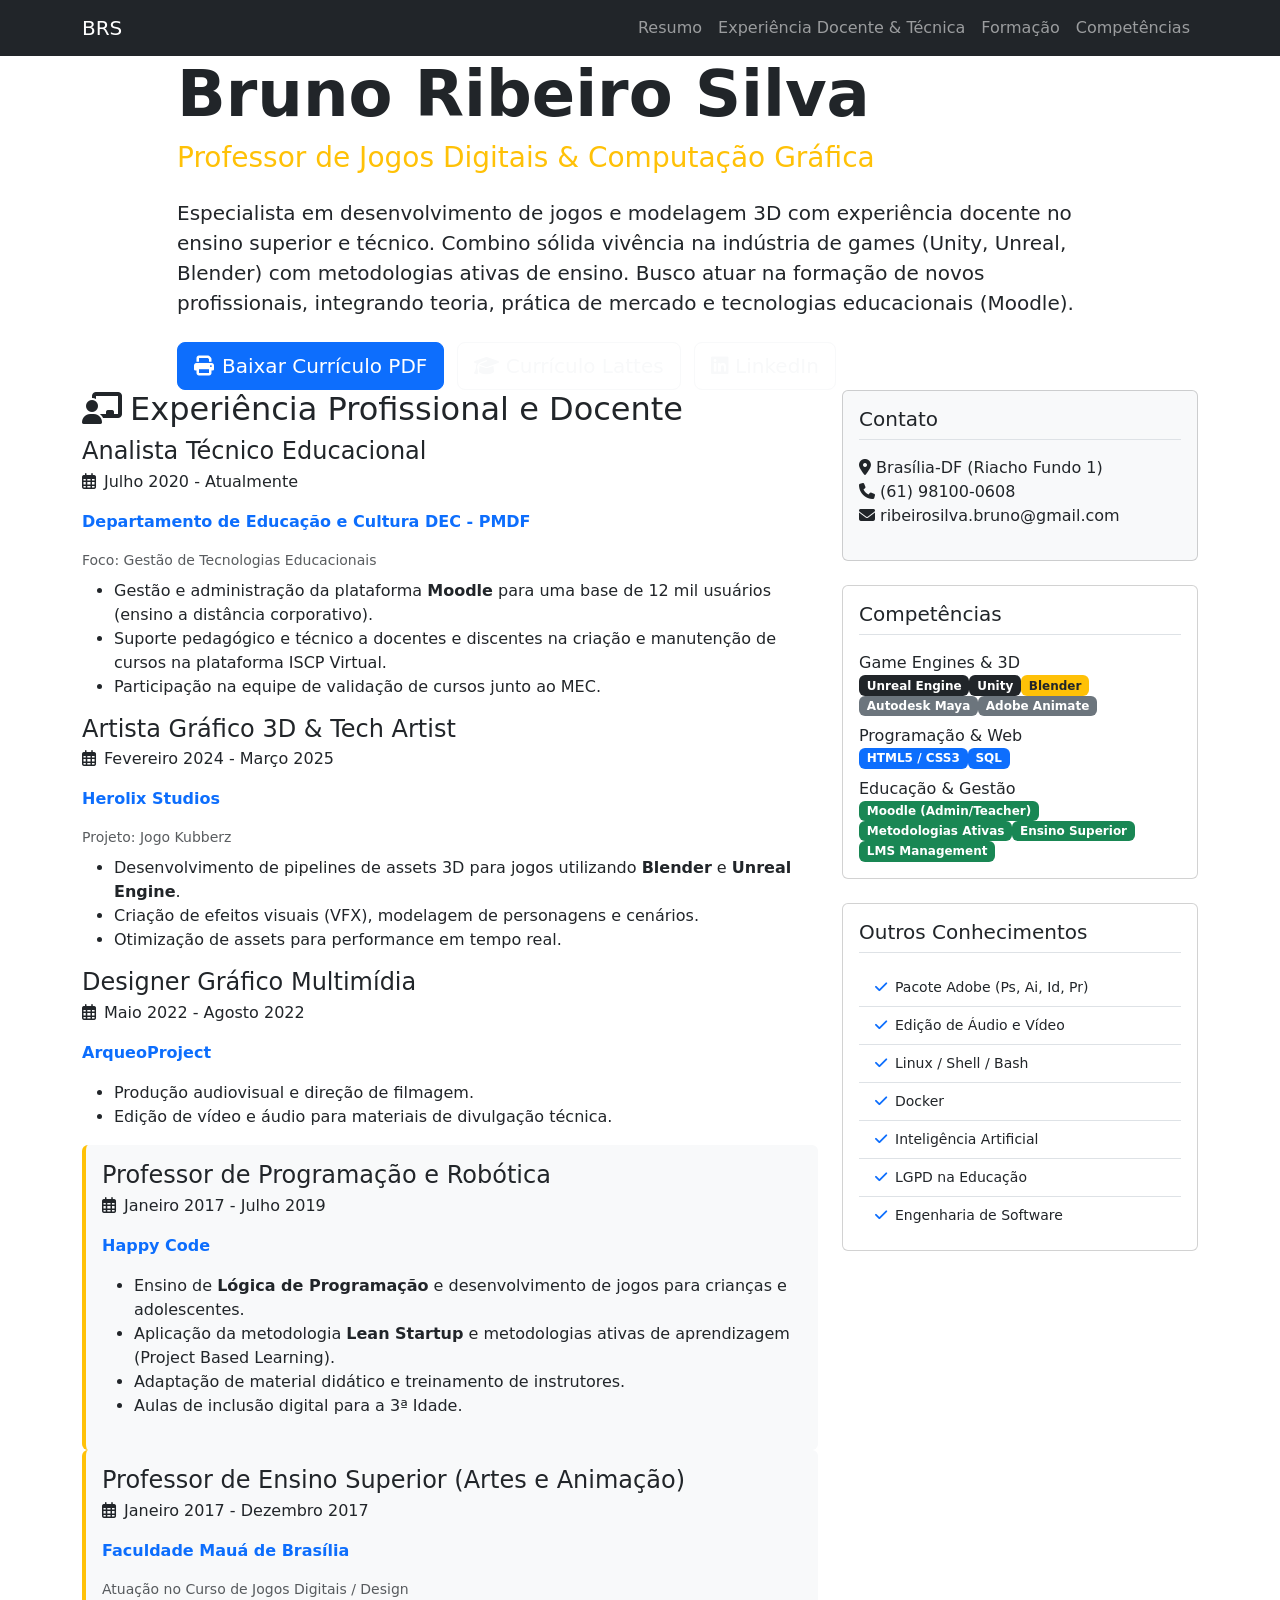
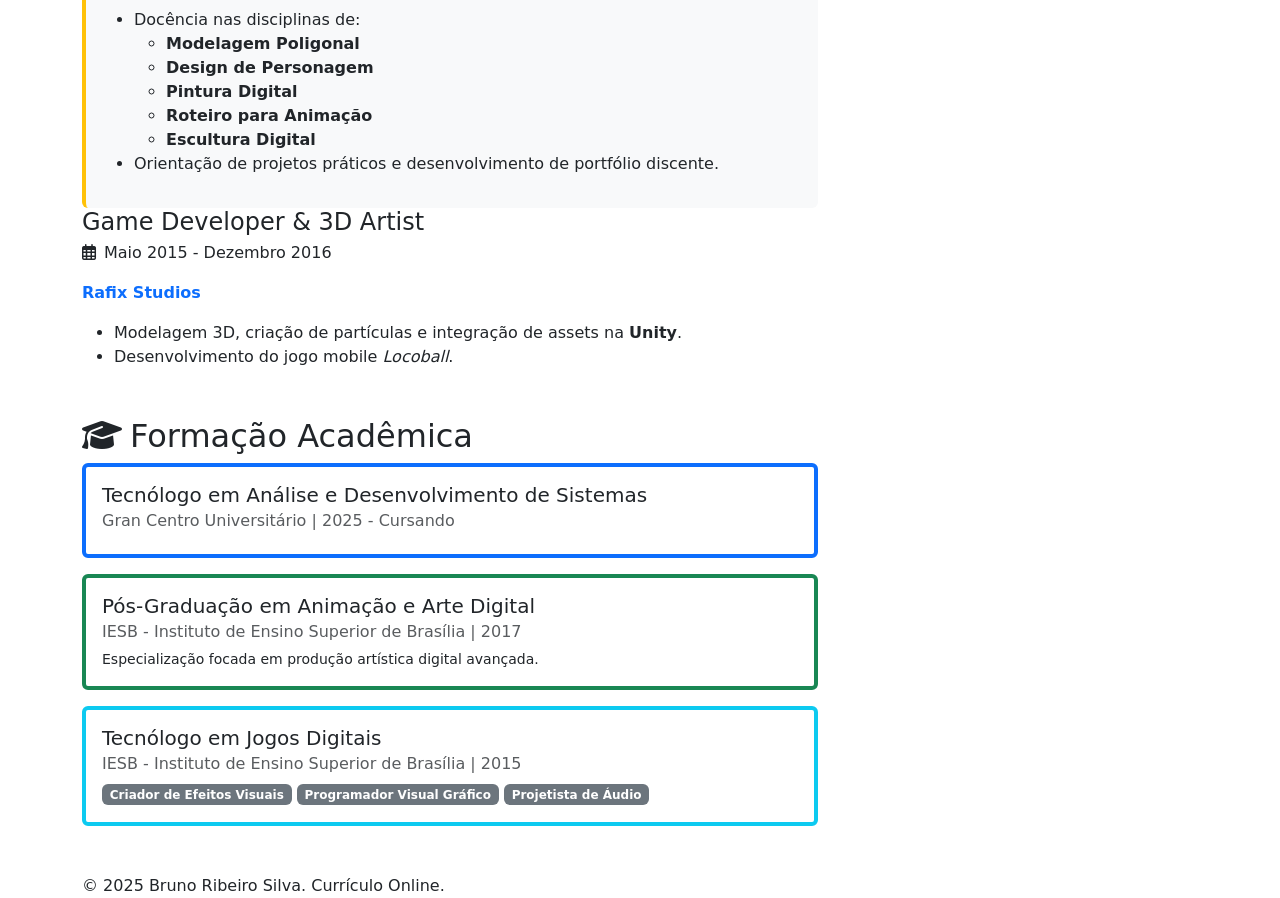
==== index.html @ 100b658f "Update index.html" ====
<!DOCTYPE html>
<html lang="pt-BR">
<head>
    <meta charset="UTF-8">
    <meta name="viewport" content="width=device-width, initial-scale=1.0">
    <title>Bruno Ribeiro Silva - Professor de Jogos Digitais</title>
    <!-- Bootstrap 5 CSS -->
    <link href="https://cdn.jsdelivr.net/npm/bootstrap@5.3.0/dist/css/bootstrap.min.css" rel="stylesheet">
    <!-- FontAwesome Icons -->
    <link rel="stylesheet" href="https://cdnjs.cloudflare.com/ajax/libs/font-awesome/6.4.0/css/all.min.css">
    <!-- Google Fonts -->
    <link href="https://fonts.googleapis.com/css2?family=Roboto:wght@300;400;700&display=swap" rel="stylesheet">
    
    <link rel="stylesheet" type="text/css" href="/curriculo-bruno/style.css">
</head>
<body>

    <!-- Navigation -->
    <nav class="navbar navbar-expand-lg navbar-dark bg-dark sticky-top">
        <div class="container">
            <a class="navbar-brand" href="#">BRS</a>
            <button class="navbar-toggler" type="button" data-bs-toggle="collapse" data-bs-target="#navbarNav">
                <span class="navbar-toggler-icon"></span>
            </button>
            <div class="collapse navbar-collapse" id="navbarNav">
                <ul class="navbar-nav ms-auto">
                    <li class="nav-item"><a class="nav-link" href="#resumo">Resumo</a></li>
                    <li class="nav-item"><a class="nav-link" href="#experiencia">Experiência Docente & Técnica</a></li>
                    <li class="nav-item"><a class="nav-link" href="#educacao">Formação</a></li>
                    <li class="nav-item"><a class="nav-link" href="#habilidades">Competências</a></li>
                </ul>
            </div>
        </div>
    </nav>

    <!-- Hero Section -->
    <header class="hero-section" id="resumo">
        <div class="container">
            <div class="row justify-content-center">
                <div class="col-lg-10">
                    <h1 class="display-3 fw-bold">Bruno Ribeiro Silva</h1>
                    <h2 class="h3 mb-4 text-warning">Professor de Jogos Digitais & Computação Gráfica</h2>
                    <p class="lead mb-4">
                        Especialista em desenvolvimento de jogos e modelagem 3D com experiência docente no ensino superior e técnico. 
                        Combino sólida vivência na indústria de games (Unity, Unreal, Blender) com metodologias ativas de ensino. 
                        Busco atuar na formação de novos profissionais, integrando teoria, prática de mercado e tecnologias educacionais (Moodle).
                    </p>
                    <div class="mt-4">
                        <a href="curriculo.pdf" download class="btn btn-primary btn-lg btn-print me-2">
                            <i class="fas fa-print me-2"></i>Baixar Currículo PDF
                        </a>
                        <a href="http://lattes.cnpq.br/17352267" target="_blank" class="btn btn-outline-light btn-lg me-2">
                            <i class="fas fa-graduation-cap"></i> Currículo Lattes
                        </a>
                        <a href="https://www.linkedin.com/in/bruno-ribeiro-silva-a996828b/" target="_blank" class="btn btn-outline-light btn-lg">
                            <i class="fab fa-linkedin"></i> LinkedIn
                        </a>
                    </div>
                </div>
            </div>
        </div>
    </header>

    <div class="container">
        <div class="row">
            
            <!-- Left Column (Main Content) -->
            <div class="col-lg-8">
                
                <!-- Experience Section -->
                <section id="experiencia" class="mb-5">
                    <h2 class="section-title"><i class="fas fa-chalkboard-teacher me-2"></i>Experiência Profissional e Docente</h2>
                    
                    <div class="timeline">
                        <!-- Job 1 (Current - Technical/Educational) -->
                        <div class="timeline-item">
                            <h4 class="mb-1">Analista Técnico Educacional</h4>
                            <p class="job-date"><i class="far fa-calendar-alt me-2"></i>Julho 2020 - Atualmente</p>
                            <p class="fw-bold text-primary">Departamento de Educação e Cultura DEC - PMDF</p>
                            <p class="small text-muted mb-2">Foco: Gestão de Tecnologias Educacionais</p>
                            <ul>
                                <li>Gestão e administração da plataforma <strong>Moodle</strong> para uma base de 12 mil usuários (ensino a distância corporativo).</li>
                                <li>Suporte pedagógico e técnico a docentes e discentes na criação e manutenção de cursos na plataforma ISCP Virtual.</li>
                                <li>Participação na equipe de validação de cursos junto ao MEC.</li>
                            </ul>
                        </div>

                         <!-- Job 2 (Industry - Recent) -->
                         <div class="timeline-item">
                            <h4 class="mb-1">Artista Gráfico 3D & Tech Artist</h4>
                            <p class="job-date"><i class="far fa-calendar-alt me-2"></i>Fevereiro 2024 - Março 2025</p>
                            <p class="fw-bold text-primary">Herolix Studios</p>
                            <p class="small text-muted mb-2">Projeto: Jogo Kubberz</p>
                            <ul>
                                <li>Desenvolvimento de pipelines de assets 3D para jogos utilizando <strong>Blender</strong> e <strong>Unreal Engine</strong>.</li>
                                <li>Criação de efeitos visuais (VFX), modelagem de personagens e cenários.</li>
                                <li>Otimização de assets para performance em tempo real.</li>
                            </ul>
                        </div>

                        <!-- Job 3 (Industry) -->
                        <div class="timeline-item">
                            <h4 class="mb-1">Designer Gráfico Multimídia</h4>
                            <p class="job-date"><i class="far fa-calendar-alt me-2"></i>Maio 2022 - Agosto 2022</p>
                            <p class="fw-bold text-primary">ArqueoProject</p>
                            <ul>
                                <li>Produção audiovisual e direção de filmagem.</li>
                                <li>Edição de vídeo e áudio para materiais de divulgação técnica.</li>
                            </ul>
                        </div>

                        <!-- Job 4 (Teaching - Highlight) -->
                        <div class="timeline-item bg-light p-3 rounded border-start border-4 border-warning">
                            <h4 class="mb-1 text-dark">Professor de Programação e Robótica</h4>
                            <p class="job-date"><i class="far fa-calendar-alt me-2"></i>Janeiro 2017 - Julho 2019</p>
                            <p class="fw-bold text-primary">Happy Code</p>
                            <ul>
                                <li>Ensino de <strong>Lógica de Programação</strong> e desenvolvimento de jogos para crianças e adolescentes.</li>
                                <li>Aplicação da metodologia <strong>Lean Startup</strong> e metodologias ativas de aprendizagem (Project Based Learning).</li>
                                <li>Adaptação de material didático e treinamento de instrutores.</li>
                                <li>Aulas de inclusão digital para a 3ª Idade.</li>
                            </ul>
                        </div>

                        <!-- Job 5 (Higher Ed Teaching - Highlight) -->
                        <div class="timeline-item bg-light p-3 rounded border-start border-4 border-warning">
                            <h4 class="mb-1 text-dark">Professor de Ensino Superior (Artes e Animação)</h4>
                            <p class="job-date"><i class="far fa-calendar-alt me-2"></i>Janeiro 2017 - Dezembro 2017</p>
                            <p class="fw-bold text-primary">Faculdade Mauá de Brasília</p>
                            <p class="small text-muted mb-2">Atuação no Curso de Jogos Digitais / Design</p>
                            <ul>
                                <li>Docência nas disciplinas de:
                                    <ul>
                                        <li><strong>Modelagem Poligonal</strong></li>
                                        <li><strong>Design de Personagem</strong></li>
                                        <li><strong>Pintura Digital</strong></li>
                                        <li><strong>Roteiro para Animação</strong></li>
                                        <li><strong>Escultura Digital</strong></li>
                                    </ul>
                                </li>
                                <li>Orientação de projetos práticos e desenvolvimento de portfólio discente.</li>
                            </ul>
                        </div>

                         <!-- Job 6 (Industry) -->
                         <div class="timeline-item">
                            <h4 class="mb-1">Game Developer & 3D Artist</h4>
                            <p class="job-date"><i class="far fa-calendar-alt me-2"></i>Maio 2015 - Dezembro 2016</p>
                            <p class="fw-bold text-primary">Rafix Studios</p>
                            <ul>
                                <li>Modelagem 3D, criação de partículas e integração de assets na <strong>Unity</strong>.</li>
                                <li>Desenvolvimento do jogo mobile <em>Locoball</em>.</li>
                            </ul>
                        </div>
                    </div>
                </section>

                <!-- Education Section -->
                <section id="educacao" class="mb-5">
                    <h2 class="section-title"><i class="fas fa-graduation-cap me-2"></i>Formação Acadêmica</h2>
                    
                    <div class="card mb-3 border-start border-primary border-4">
                        <div class="card-body">
                            <h5 class="card-title">Tecnólogo em Análise e Desenvolvimento de Sistemas</h5>
                            <h6 class="card-subtitle mb-2 text-muted">Gran Centro Universitário | 2025 - Cursando</h6>
                        </div>
                    </div>

                    <div class="card mb-3 border-start border-success border-4">
                        <div class="card-body">
                            <h5 class="card-title">Pós-Graduação em Animação e Arte Digital</h5>
                            <h6 class="card-subtitle mb-2 text-muted">IESB - Instituto de Ensino Superior de Brasília | 2017</h6>
                            <p class="card-text small">Especialização focada em produção artística digital avançada.</p>
                        </div>
                    </div>

                    <div class="card mb-3 border-start border-info border-4">
                        <div class="card-body">
                            <h5 class="card-title">Tecnólogo em Jogos Digitais</h5>
                            <h6 class="card-subtitle mb-2 text-muted">IESB - Instituto de Ensino Superior de Brasília | 2015</h6>
                            <div class="mt-2">
                                <span class="badge bg-secondary">Criador de Efeitos Visuais</span>
                                <span class="badge bg-secondary">Programador Visual Gráfico</span>
                                <span class="badge bg-secondary">Projetista de Áudio</span>
                            </div>
                        </div>
                    </div>
                </section>
            </div>

            <!-- Right Column (Sidebar) -->
            <div class="col-lg-4">
                
                <!-- Contact -->
                <div id="contato" class="card mb-4 bg-light">
                    <div class="card-body">
                        <h5 class="card-title mb-3 border-bottom pb-2">Contato</h5>
                        <ul class="list-unstyled contact-list">
                            <li><i class="fas fa-map-marker-alt"></i> Brasília-DF (Riacho Fundo 1)</li>
                            <li><i class="fas fa-phone"></i> (61) 98100-0608</li>
                            <li><i class="fas fa-envelope"></i> <a href="mailto:ribeirosilva.bruno@gmail.com" class="text-decoration-none text-dark">ribeirosilva.bruno@gmail.com</a></li>
                        </ul>
                    </div>
                </div>

                <!-- Skills Organized by Category for Teaching Role -->
                <div id="habilidades" class="card mb-4">
                    <div class="card-body">
                        <h5 class="card-title mb-3 border-bottom pb-2">Competências</h5>
                        
                        <span class="skill-category">Game Engines & 3D</span>
                        <div class="d-flex flex-wrap mb-2">
                            <span class="badge bg-dark badge-skill">Unreal Engine</span>
                            <span class="badge bg-dark badge-skill">Unity</span>
                            <span class="badge bg-warning text-dark badge-skill">Blender</span>
                            <span class="badge bg-secondary badge-skill">Autodesk Maya</span>
                            <span class="badge bg-secondary badge-skill">Adobe Animate</span>
                        </div>

                        <span class="skill-category">Programação & Web</span>
                        <div class="d-flex flex-wrap mb-2">
                            <span class="badge bg-primary badge-skill">HTML5 / CSS3</span>
                            <span class="badge bg-primary badge-skill">SQL</span>
                        </div>

                        <span class="skill-category">Educação & Gestão</span>
                        <div class="d-flex flex-wrap">
                            <span class="badge bg-success badge-skill">Moodle (Admin/Teacher)</span>
                            <span class="badge bg-success badge-skill">Metodologias Ativas</span>
                            <span class="badge bg-success badge-skill">Ensino Superior</span>
                            <span class="badge bg-success badge-skill">LMS Management</span>
                        </div>
                    </div>
                </div>

                <!-- Knowledge / Tools -->
                <div class="card mb-4">
                    <div class="card-body">
                        <h5 class="card-title mb-3 border-bottom pb-2">Outros Conhecimentos</h5>
                        <ul class="list-group list-group-flush small">
                            <li class="list-group-item"><i class="fas fa-check text-primary me-2"></i>Pacote Adobe (Ps, Ai, Id, Pr)</li>
                            <li class="list-group-item"><i class="fas fa-check text-primary me-2"></i>Edição de Áudio e Vídeo</li>
                            <li class="list-group-item"><i class="fas fa-check text-primary me-2"></i>Linux / Shell / Bash</li>
                            <li class="list-group-item"><i class="fas fa-check text-primary me-2"></i>Docker</li>
							<li class="list-group-item"><i class="fas fa-check text-primary me-2"></i>Inteligência Artificial</li>
                            <li class="list-group-item"><i class="fas fa-check text-primary me-2"></i>LGPD na Educação</li>
                            <li class="list-group-item"><i class="fas fa-check text-primary me-2"></i>Engenharia de Software</li>
                        </ul>
                    </div>
                </div>

            </div>
        </div>
    </div>

    <footer>
        <div class="container">
            <p class="mb-0">&copy; 2025 Bruno Ribeiro Silva. Currículo Online.</p>
        </div>
    </footer>

    <!-- Bootstrap JS Bundle -->
    <script src="https://cdn.jsdelivr.net/npm/bootstrap@5.3.0/dist/js/bootstrap.bundle.min.js"></script>
    
    <!-- Custom Script -->
	<script src="/curriculo-bruno/code.js"></script>
</body>
</html>
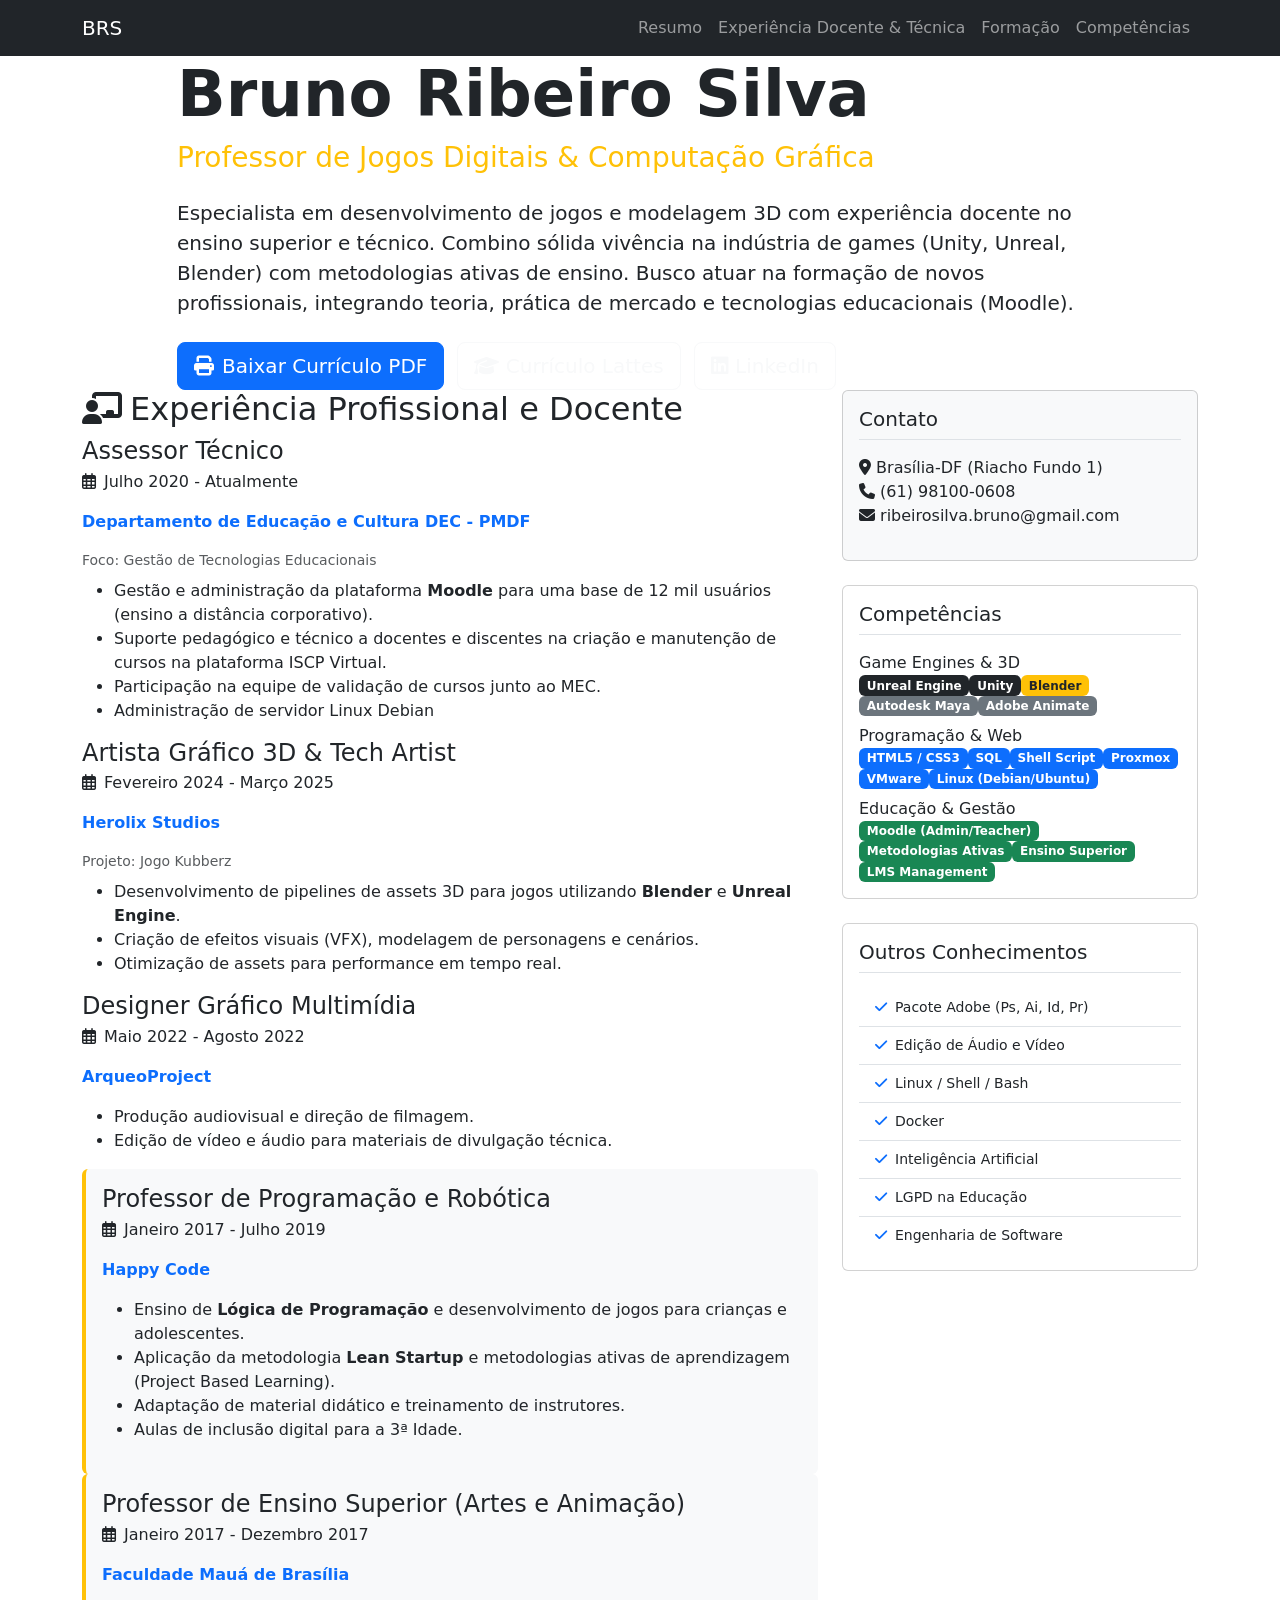
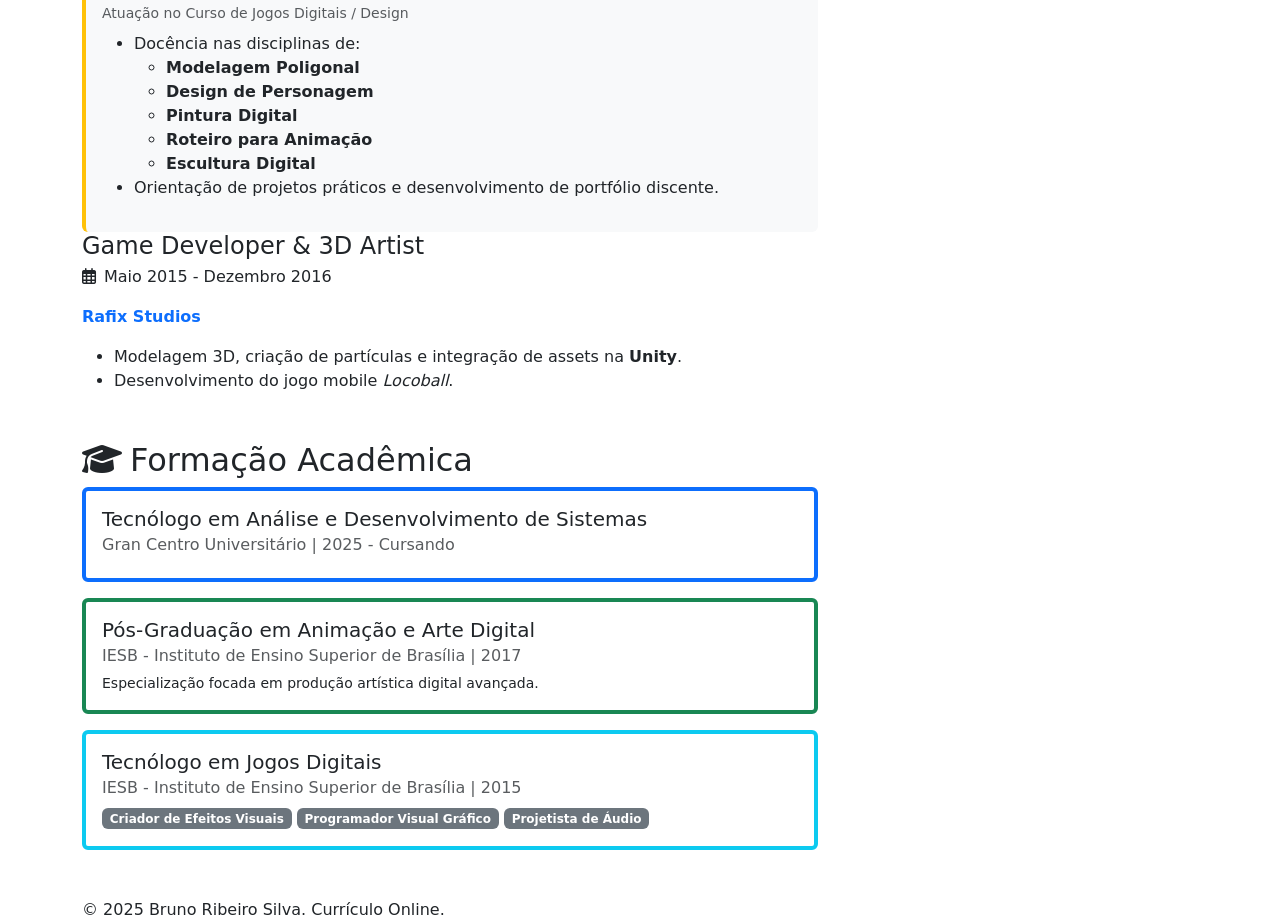
==== commit 2cdaa28d: "Update index.html" ====
--- a/index.html
+++ b/index.html
@@ -11,7 +11,7 @@
     <!-- Google Fonts -->
     <link href="https://fonts.googleapis.com/css2?family=Roboto:wght@300;400;700&display=swap" rel="stylesheet">
     
-    <link rel="stylesheet" type="text/css" href="/curriculo-bruno/style.css">
+    <link rel="stylesheet" type="text/css" href="https://brunoribeirosilva.com.br/style.css">
 </head>
 <body>
 
@@ -46,10 +46,10 @@
                         Busco atuar na formação de novos profissionais, integrando teoria, prática de mercado e tecnologias educacionais (Moodle).
                     </p>
                     <div class="mt-4">
-                        <a href="curriculo.pdf" download class="btn btn-primary btn-lg btn-print me-2">
+                        <button onclick="window.print()" class="btn btn-primary btn-lg btn-print me-2">
                             <i class="fas fa-print me-2"></i>Baixar Currículo PDF
-                        </a>
-                        <a href="http://lattes.cnpq.br/17352267" target="_blank" class="btn btn-outline-light btn-lg me-2">
+                        </button>
+                        <a href="http://lattes.cnpq.br/1735226777615513" target="_blank" class="btn btn-outline-light btn-lg me-2">
                             <i class="fas fa-graduation-cap"></i> Currículo Lattes
                         </a>
                         <a href="https://www.linkedin.com/in/bruno-ribeiro-silva-a996828b/" target="_blank" class="btn btn-outline-light btn-lg">
@@ -74,7 +74,7 @@
                     <div class="timeline">
                         <!-- Job 1 (Current - Technical/Educational) -->
                         <div class="timeline-item">
-                            <h4 class="mb-1">Analista Técnico Educacional</h4>
+                            <h4 class="mb-1">Assessor Técnico</h4>
                             <p class="job-date"><i class="far fa-calendar-alt me-2"></i>Julho 2020 - Atualmente</p>
                             <p class="fw-bold text-primary">Departamento de Educação e Cultura DEC - PMDF</p>
                             <p class="small text-muted mb-2">Foco: Gestão de Tecnologias Educacionais</p>
@@ -82,6 +82,7 @@
                                 <li>Gestão e administração da plataforma <strong>Moodle</strong> para uma base de 12 mil usuários (ensino a distância corporativo).</li>
                                 <li>Suporte pedagógico e técnico a docentes e discentes na criação e manutenção de cursos na plataforma ISCP Virtual.</li>
                                 <li>Participação na equipe de validação de cursos junto ao MEC.</li>
+								<li>Administração de servidor Linux Debian</li>
                             </ul>
                         </div>
 
@@ -221,6 +222,10 @@
                         <div class="d-flex flex-wrap mb-2">
                             <span class="badge bg-primary badge-skill">HTML5 / CSS3</span>
                             <span class="badge bg-primary badge-skill">SQL</span>
+							<span class="badge bg-primary badge-skill">Shell Script</span>
+							<span class="badge bg-primary badge-skill">Proxmox</span>
+							<span class="badge bg-primary badge-skill">VMware</span>
+							<span class="badge bg-primary badge-skill">Linux (Debian/Ubuntu)</span>
                         </div>
 
                         <span class="skill-category">Educação & Gestão</span>
@@ -263,6 +268,6 @@
     <script src="https://cdn.jsdelivr.net/npm/bootstrap@5.3.0/dist/js/bootstrap.bundle.min.js"></script>
     
     <!-- Custom Script -->
-	<script src="/curriculo-bruno/code.js"></script>
+	<script src="https://brunoribeirosilva.com.br/code.js"></script>
 </body>
 </html>
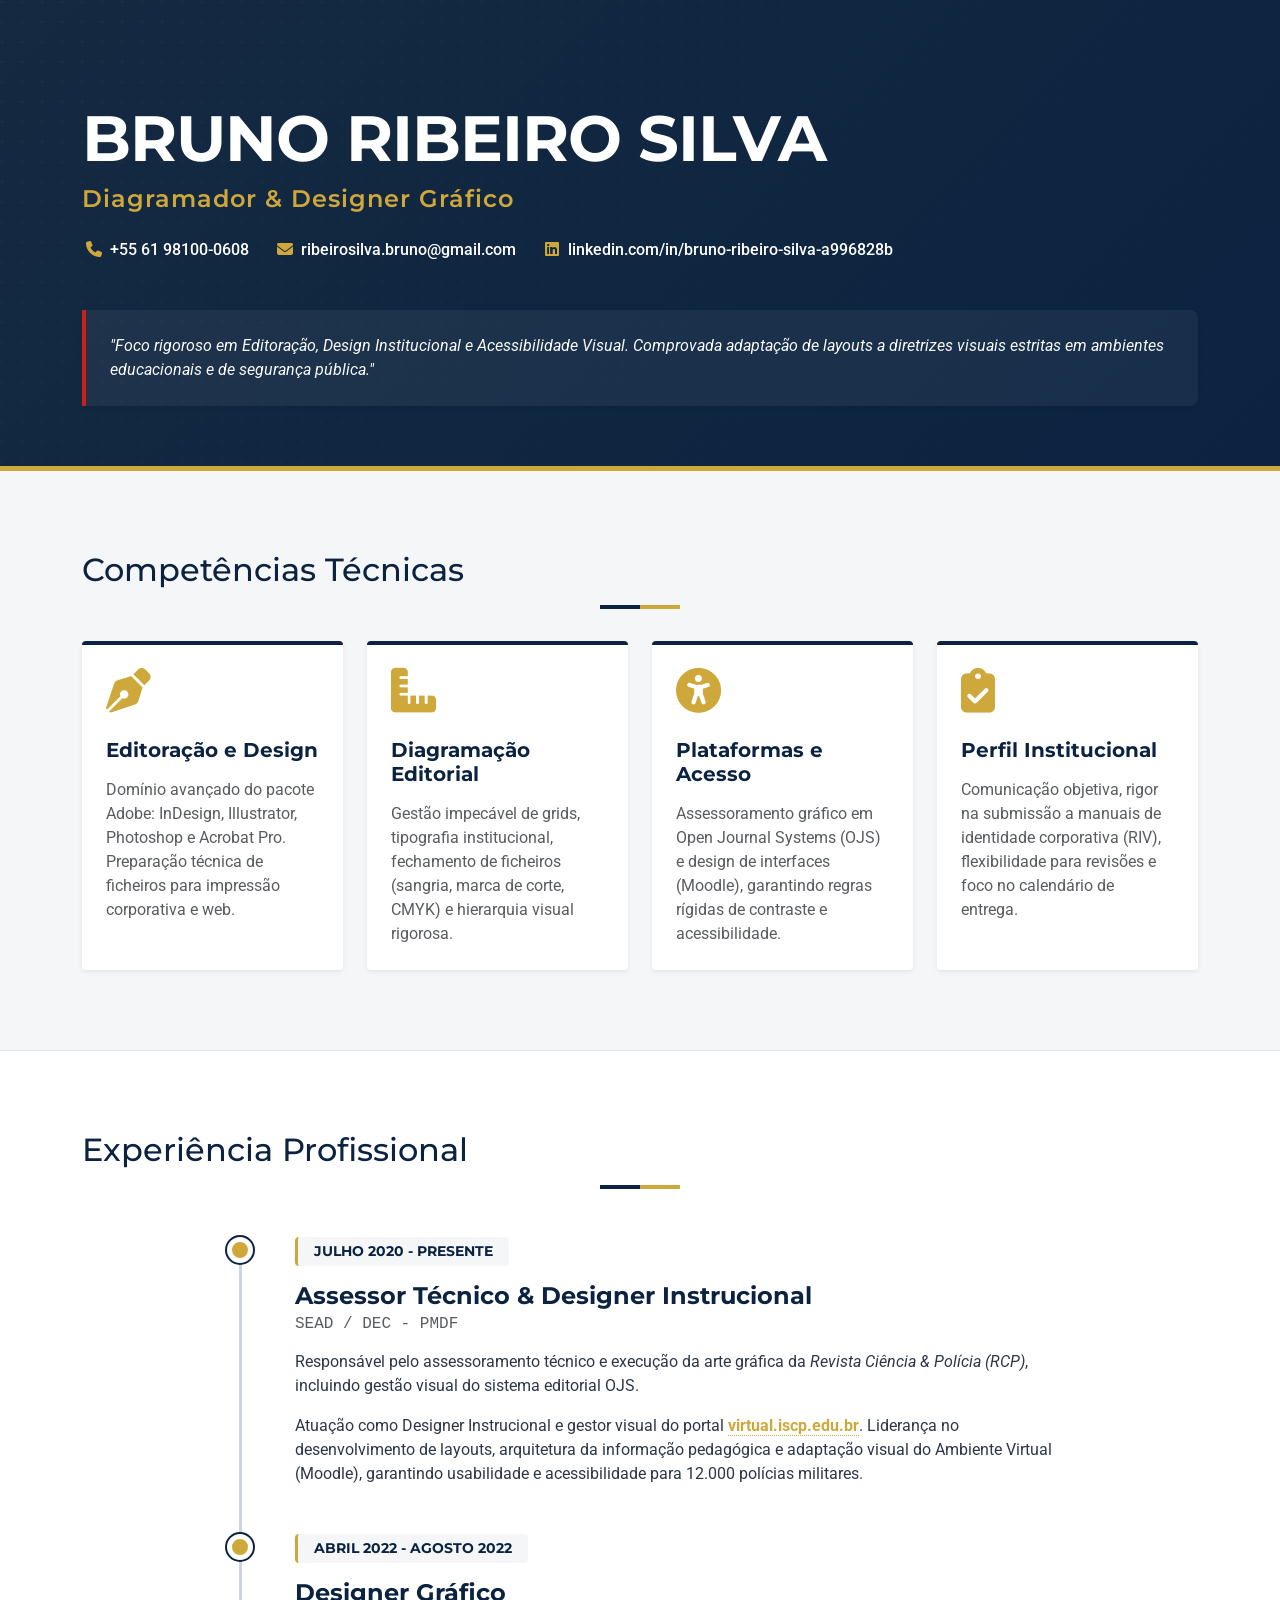
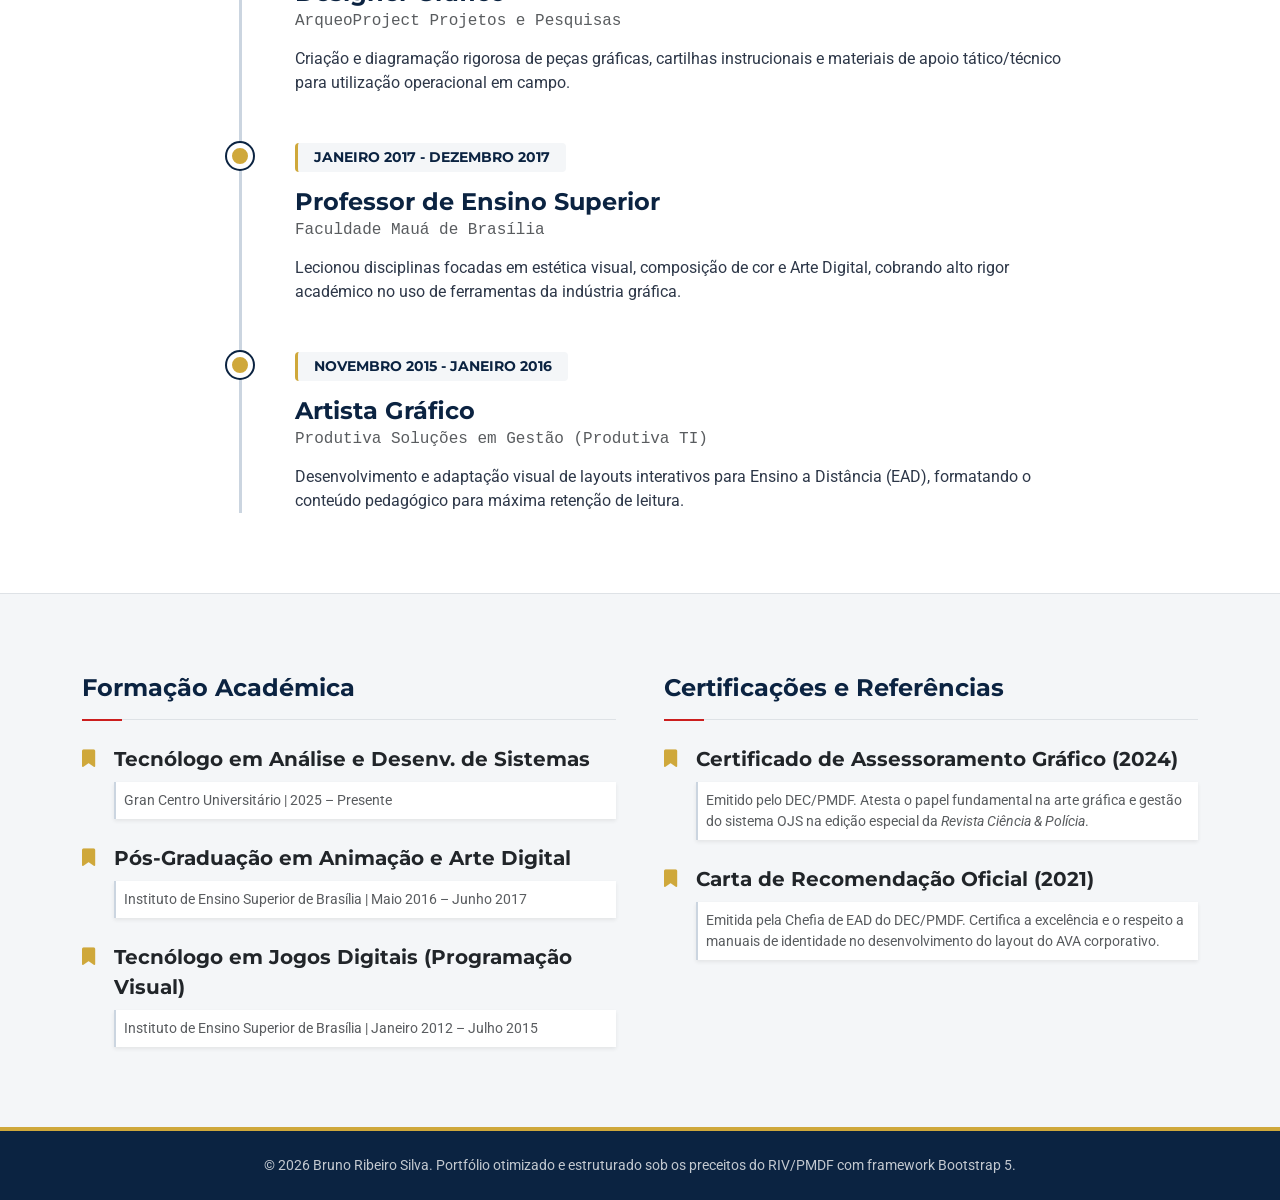
==== commit bfbc7cf1: "Rename index2.html to index.html" ====
--- a/index.html
+++ b/index.html
@@ -1,273 +1,382 @@
 <!DOCTYPE html>
-<html lang="pt-BR">
+<html lang="pt-PT">
 <head>
     <meta charset="UTF-8">
     <meta name="viewport" content="width=device-width, initial-scale=1.0">
-    <title>Bruno Ribeiro Silva - Professor de Jogos Digitais</title>
+    <title>Bruno Ribeiro Silva - Diagramador & Designer Gráfico</title>
+    
     <!-- Bootstrap 5 CSS -->
-    <link href="https://cdn.jsdelivr.net/npm/bootstrap@5.3.0/dist/css/bootstrap.min.css" rel="stylesheet">
-    <!-- FontAwesome Icons -->
-    <link rel="stylesheet" href="https://cdnjs.cloudflare.com/ajax/libs/font-awesome/6.4.0/css/all.min.css">
-    <!-- Google Fonts -->
-    <link href="https://fonts.googleapis.com/css2?family=Roboto:wght@300;400;700&display=swap" rel="stylesheet">
+    <link href="https://cdn.jsdelivr.net/npm/bootstrap@5.3.2/dist/css/bootstrap.min.css" rel="stylesheet">
     
-    <link rel="stylesheet" type="text/css" href="https://brunoribeirosilva.com.br/style.css">
+    <!-- Google Fonts: Tipografia Institucional e Editorial -->
+    <link rel="preconnect" href="https://fonts.googleapis.com">
+    <link rel="preconnect" href="https://fonts.gstatic.com" crossorigin>
+    <link href="https://fonts.googleapis.com/css2?family=Montserrat:wght@400;600;800&family=Roboto:wght@400;500;700&display=swap" rel="stylesheet">
+    
+    <!-- FontAwesome para Ícones -->
+    <link rel="stylesheet" href="https://cdnjs.cloudflare.com/ajax/libs/font-awesome/6.5.1/css/all.min.css">
+    
+    <style>
+        /* Variáveis RIV PMDF (Regulamento de Identidade Visual) */
+        :root {
+            --pmdf-blue: #0b2341;     /* Azul Noturno - Autoridade */
+            --pmdf-gold: #cfa83b;     /* Amarelo Ouro - Prestígio/Destaque */
+            --pmdf-red: #cc1e1e;      /* Vermelho Tomato - Acentos */
+            --text-main: #2d3748;
+            --text-muted: #4a5568;
+            --bg-light: #f4f6f8;
+        }
+
+        body {
+            background-color: var(--bg-light);
+            color: var(--text-main);
+            font-family: 'Roboto', sans-serif;
+            -webkit-font-smoothing: antialiased;
+        }
+
+        /* Sobrescrita de Tipografia Bootstrap */
+        h1, h2, h3, h4, h5, h6, .font-montserrat {
+            font-family: 'Montserrat', sans-serif;
+            color: var(--pmdf-blue);
+        }
+
+        /* --- HERO SECTION --- */
+        .hero-section {
+            background-color: var(--pmdf-blue);
+            border-bottom: 5px solid var(--pmdf-gold);
+            position: relative;
+            overflow: hidden;
+            padding: 100px 0 60px;
+        }
+
+        .hero-section::before {
+            content: '';
+            position: absolute;
+            top: 0; right: 0; bottom: 0; left: 0;
+            background: linear-gradient(135deg, rgba(207, 168, 59, 0.05) 0%, rgba(11, 35, 65, 0.95) 100%),
+                        url('data:image/svg+xml;utf8,<svg width="20" height="20" viewBox="0 0 20 20" xmlns="http://www.w3.org/2000/svg"><circle cx="2" cy="2" r="1" fill="rgba(255,255,255,0.05)"/></svg>');
+            z-index: 1;
+        }
+
+        .hero-content {
+            position: relative;
+            z-index: 2;
+        }
+
+        .hero-title {
+            font-size: clamp(2.5rem, 5vw, 4rem);
+            letter-spacing: -1px;
+        }
+
+        .hero-subtitle {
+            color: var(--pmdf-gold);
+            letter-spacing: 1px;
+        }
+
+        .hero-pitch {
+            background: rgba(255, 255, 255, 0.05);
+            border-left: 4px solid var(--pmdf-red);
+            font-style: italic;
+            border-radius: 0 8px 8px 0;
+        }
+
+        .contact-icon {
+            color: var(--pmdf-gold);
+            width: 24px;
+            text-align: center;
+        }
+
+        /* --- UTILITÁRIOS CUSTOMIZADOS --- */
+        .section-padding {
+            padding: 80px 0;
+        }
+
+        .title-line::after {
+            content: '';
+            display: block;
+            width: 80px;
+            height: 4px;
+            background: linear-gradient(to right, var(--pmdf-blue) 50%, var(--pmdf-gold) 50%);
+            margin: 16px auto 0;
+        }
+
+        /* --- CARDS DE COMPETÊNCIAS --- */
+        .skill-card {
+            border-top: 4px solid var(--pmdf-blue);
+            transition: all 0.3s ease;
+        }
+
+        .skill-card:hover {
+            transform: translateY(-5px);
+            border-top-color: var(--pmdf-gold);
+            box-shadow: 0 15px 30px -5px rgba(0, 0, 0, 0.12) !important;
+        }
+
+        .skill-icon {
+            font-size: 2.8rem;
+            color: var(--pmdf-gold);
+            transition: color 0.3s ease;
+        }
+
+        .skill-card:hover .skill-icon {
+            color: var(--pmdf-red);
+        }
+
+        /* --- TIMELINE CUSTOMIZADA --- */
+        .timeline-container {
+            position: relative;
+            max-width: 850px;
+            margin: 0 auto;
+        }
+
+        .timeline-container::before {
+            content: '';
+            position: absolute;
+            top: 0; bottom: 0; left: 24px;
+            width: 3px;
+            background-color: #cbd5e0;
+        }
+
+        .timeline-item {
+            position: relative;
+            padding-left: 80px;
+        }
+
+        .timeline-dot {
+            position: absolute;
+            left: 12px;
+            top: 0;
+            width: 26px;
+            height: 26px;
+            border-radius: 50%;
+            background-color: var(--pmdf-gold);
+            border: 5px solid #ffffff;
+            box-shadow: 0 0 0 2px var(--pmdf-blue);
+            transition: transform 0.3s ease;
+        }
+
+        .timeline-item:hover .timeline-dot {
+            transform: scale(1.2);
+            background-color: var(--pmdf-red);
+        }
+
+        .timeline-date {
+            color: var(--pmdf-blue);
+            background: var(--bg-light);
+            border-left: 3px solid var(--pmdf-gold);
+        }
+
+        /* --- LISTAS DE FORMAÇÃO --- */
+        .list-block h3::after {
+            content: '';
+            position: absolute;
+            left: 0;
+            bottom: -2px;
+            width: 40px;
+            height: 2px;
+            background-color: var(--pmdf-red);
+        }
+
+        .custom-list-item {
+            position: relative;
+            padding-left: 32px;
+        }
+
+        .custom-list-item::before {
+            content: '\f02e'; /* Bookmark icon */
+            font-family: 'Font Awesome 6 Free';
+            font-weight: 900;
+            position: absolute;
+            left: 0;
+            top: 2px;
+            color: var(--pmdf-gold);
+            font-size: 1.1rem;
+        }
+
+        .list-meta {
+            border-left: 2px solid #cbd5e0;
+        }
+
+        /* --- FOOTER --- */
+        footer {
+            background-color: var(--pmdf-blue);
+            border-top: 4px solid var(--pmdf-gold);
+        }
+
+        /* Ajustes Mobile específicos para a Timeline */
+        @media (max-width: 768px) {
+            .timeline-container::before { left: 16px; }
+            .timeline-item { padding-left: 48px; }
+            .timeline-dot { left: 5px; width: 22px; height: 22px; }
+        }
+    </style>
 </head>
 <body>
 
-    <!-- Navigation -->
-    <nav class="navbar navbar-expand-lg navbar-dark bg-dark sticky-top">
+    <!-- CABEÇALHO / HERO (Bootstrap Classes: py, container, text-white, d-flex, gap, etc.) -->
+    <header class="hero-section text-white">
+        <div class="container hero-content">
+            <h1 class="hero-title fw-bold text-uppercase mb-2 text-white">Bruno Ribeiro Silva</h1>
+            <h2 class="hero-subtitle fs-4 fw-semibold mb-4">Diagramador & Designer Gráfico</h2>
+            
+            <div class="d-flex flex-wrap gap-4 mb-5 fw-medium">
+                <div><i class="fa-solid fa-phone contact-icon"></i> +55 61 98100-0608</div>
+                <div><i class="fa-solid fa-envelope contact-icon"></i> ribeirosilva.bruno@gmail.com</div>
+                <div><i class="fa-brands fa-linkedin contact-icon"></i> linkedin.com/in/bruno-ribeiro-silva-a996828b</div>
+            </div>
+            
+            <div class="hero-pitch p-4 shadow-sm text-light">
+                "Foco rigoroso em Editoração, Design Institucional e Acessibilidade Visual. 
+                Comprovada adaptação de layouts a diretrizes visuais estritas em ambientes educacionais e de segurança pública."
+            </div>
+        </div>
+    </header>
+
+    <!-- COMPETÊNCIAS (Bootstrap Grid: row, col-md-6, col-lg-3, g-4) -->
+    <section id="competencias" class="section-padding">
         <div class="container">
-            <a class="navbar-brand" href="#">BRS</a>
-            <button class="navbar-toggler" type="button" data-bs-toggle="collapse" data-bs-target="#navbarNav">
-                <span class="navbar-toggler-icon"></span>
-            </button>
-            <div class="collapse navbar-collapse" id="navbarNav">
-                <ul class="navbar-nav ms-auto">
-                    <li class="nav-item"><a class="nav-link" href="#resumo">Resumo</a></li>
-                    <li class="nav-item"><a class="nav-link" href="#experiencia">Experiência Docente & Técnica</a></li>
-                    <li class="nav-item"><a class="nav-link" href="#educacao">Formação</a></li>
-                    <li class="nav-item"><a class="nav-link" href="#habilidades">Competências</a></li>
-                </ul>
-            </div>
-        </div>
-    </nav>
-
-    <!-- Hero Section -->
-    <header class="hero-section" id="resumo">
+            <h2 class="section-title title-line">Competências Técnicas</h2>
+            
+            <div class="row g-4 mt-2">
+                <div class="col-md-6 col-lg-3">
+                    <div class="skill-card bg-white p-4 h-100 rounded-1 shadow-sm">
+                        <i class="fa-solid fa-pen-nib skill-icon mb-4"></i>
+                        <h3 class="fs-5 fw-bold mb-3">Editoração e Design</h3>
+                        <p class="text-muted mb-0">Domínio avançado do pacote Adobe: InDesign, Illustrator, Photoshop e Acrobat Pro. Preparação técnica de ficheiros para impressão corporativa e web.</p>
+                    </div>
+                </div>
+
+                <div class="col-md-6 col-lg-3">
+                    <div class="skill-card bg-white p-4 h-100 rounded-1 shadow-sm">
+                        <i class="fa-solid fa-ruler-combined skill-icon mb-4"></i>
+                        <h3 class="fs-5 fw-bold mb-3">Diagramação Editorial</h3>
+                        <p class="text-muted mb-0">Gestão impecável de grids, tipografia institucional, fechamento de ficheiros (sangria, marca de corte, CMYK) e hierarquia visual rigorosa.</p>
+                    </div>
+                </div>
+
+                <div class="col-md-6 col-lg-3">
+                    <div class="skill-card bg-white p-4 h-100 rounded-1 shadow-sm">
+                        <i class="fa-solid fa-universal-access skill-icon mb-4"></i>
+                        <h3 class="fs-5 fw-bold mb-3">Plataformas e Acesso</h3>
+                        <p class="text-muted mb-0">Assessoramento gráfico em Open Journal Systems (OJS) e design de interfaces (Moodle), garantindo regras rígidas de contraste e acessibilidade.</p>
+                    </div>
+                </div>
+
+                <div class="col-md-6 col-lg-3">
+                    <div class="skill-card bg-white p-4 h-100 rounded-1 shadow-sm">
+                        <i class="fa-solid fa-clipboard-check skill-icon mb-4"></i>
+                        <h3 class="fs-5 fw-bold mb-3">Perfil Institucional</h3>
+                        <p class="text-muted mb-0">Comunicação objetiva, rigor na submissão a manuais de identidade corporativa (RIV), flexibilidade para revisões e foco no calendário de entrega.</p>
+                    </div>
+                </div>
+            </div>
+        </div>
+    </section>
+
+    <!-- EXPERIÊNCIA PROFISSIONAL -->
+    <section id="experiencia" class="section-padding bg-white border-top border-bottom">
         <div class="container">
-            <div class="row justify-content-center">
-                <div class="col-lg-10">
-                    <h1 class="display-3 fw-bold">Bruno Ribeiro Silva</h1>
-                    <h2 class="h3 mb-4 text-warning">Professor de Jogos Digitais & Computação Gráfica</h2>
-                    <p class="lead mb-4">
-                        Especialista em desenvolvimento de jogos e modelagem 3D com experiência docente no ensino superior e técnico. 
-                        Combino sólida vivência na indústria de games (Unity, Unreal, Blender) com metodologias ativas de ensino. 
-                        Busco atuar na formação de novos profissionais, integrando teoria, prática de mercado e tecnologias educacionais (Moodle).
-                    </p>
-                    <div class="mt-4">
-                        <button onclick="window.print()" class="btn btn-primary btn-lg btn-print me-2">
-                            <i class="fas fa-print me-2"></i>Baixar Currículo PDF
-                        </button>
-                        <a href="http://lattes.cnpq.br/1735226777615513" target="_blank" class="btn btn-outline-light btn-lg me-2">
-                            <i class="fas fa-graduation-cap"></i> Currículo Lattes
-                        </a>
-                        <a href="https://www.linkedin.com/in/bruno-ribeiro-silva-a996828b/" target="_blank" class="btn btn-outline-light btn-lg">
-                            <i class="fab fa-linkedin"></i> LinkedIn
-                        </a>
-                    </div>
-                </div>
-            </div>
-        </div>
-    </header>
-
-    <div class="container">
-        <div class="row">
+            <h2 class="section-title title-line">Experiência Profissional</h2>
             
-            <!-- Left Column (Main Content) -->
-            <div class="col-lg-8">
+            <div class="timeline-container mt-5">
                 
-                <!-- Experience Section -->
-                <section id="experiencia" class="mb-5">
-                    <h2 class="section-title"><i class="fas fa-chalkboard-teacher me-2"></i>Experiência Profissional e Docente</h2>
-                    
-                    <div class="timeline">
-                        <!-- Job 1 (Current - Technical/Educational) -->
-                        <div class="timeline-item">
-                            <h4 class="mb-1">Assessor Técnico</h4>
-                            <p class="job-date"><i class="far fa-calendar-alt me-2"></i>Julho 2020 - Atualmente</p>
-                            <p class="fw-bold text-primary">Departamento de Educação e Cultura DEC - PMDF</p>
-                            <p class="small text-muted mb-2">Foco: Gestão de Tecnologias Educacionais</p>
-                            <ul>
-                                <li>Gestão e administração da plataforma <strong>Moodle</strong> para uma base de 12 mil usuários (ensino a distância corporativo).</li>
-                                <li>Suporte pedagógico e técnico a docentes e discentes na criação e manutenção de cursos na plataforma ISCP Virtual.</li>
-                                <li>Participação na equipe de validação de cursos junto ao MEC.</li>
-								<li>Administração de servidor Linux Debian</li>
-                            </ul>
-                        </div>
-
-                         <!-- Job 2 (Industry - Recent) -->
-                         <div class="timeline-item">
-                            <h4 class="mb-1">Artista Gráfico 3D & Tech Artist</h4>
-                            <p class="job-date"><i class="far fa-calendar-alt me-2"></i>Fevereiro 2024 - Março 2025</p>
-                            <p class="fw-bold text-primary">Herolix Studios</p>
-                            <p class="small text-muted mb-2">Projeto: Jogo Kubberz</p>
-                            <ul>
-                                <li>Desenvolvimento de pipelines de assets 3D para jogos utilizando <strong>Blender</strong> e <strong>Unreal Engine</strong>.</li>
-                                <li>Criação de efeitos visuais (VFX), modelagem de personagens e cenários.</li>
-                                <li>Otimização de assets para performance em tempo real.</li>
-                            </ul>
-                        </div>
-
-                        <!-- Job 3 (Industry) -->
-                        <div class="timeline-item">
-                            <h4 class="mb-1">Designer Gráfico Multimídia</h4>
-                            <p class="job-date"><i class="far fa-calendar-alt me-2"></i>Maio 2022 - Agosto 2022</p>
-                            <p class="fw-bold text-primary">ArqueoProject</p>
-                            <ul>
-                                <li>Produção audiovisual e direção de filmagem.</li>
-                                <li>Edição de vídeo e áudio para materiais de divulgação técnica.</li>
-                            </ul>
-                        </div>
-
-                        <!-- Job 4 (Teaching - Highlight) -->
-                        <div class="timeline-item bg-light p-3 rounded border-start border-4 border-warning">
-                            <h4 class="mb-1 text-dark">Professor de Programação e Robótica</h4>
-                            <p class="job-date"><i class="far fa-calendar-alt me-2"></i>Janeiro 2017 - Julho 2019</p>
-                            <p class="fw-bold text-primary">Happy Code</p>
-                            <ul>
-                                <li>Ensino de <strong>Lógica de Programação</strong> e desenvolvimento de jogos para crianças e adolescentes.</li>
-                                <li>Aplicação da metodologia <strong>Lean Startup</strong> e metodologias ativas de aprendizagem (Project Based Learning).</li>
-                                <li>Adaptação de material didático e treinamento de instrutores.</li>
-                                <li>Aulas de inclusão digital para a 3ª Idade.</li>
-                            </ul>
-                        </div>
-
-                        <!-- Job 5 (Higher Ed Teaching - Highlight) -->
-                        <div class="timeline-item bg-light p-3 rounded border-start border-4 border-warning">
-                            <h4 class="mb-1 text-dark">Professor de Ensino Superior (Artes e Animação)</h4>
-                            <p class="job-date"><i class="far fa-calendar-alt me-2"></i>Janeiro 2017 - Dezembro 2017</p>
-                            <p class="fw-bold text-primary">Faculdade Mauá de Brasília</p>
-                            <p class="small text-muted mb-2">Atuação no Curso de Jogos Digitais / Design</p>
-                            <ul>
-                                <li>Docência nas disciplinas de:
-                                    <ul>
-                                        <li><strong>Modelagem Poligonal</strong></li>
-                                        <li><strong>Design de Personagem</strong></li>
-                                        <li><strong>Pintura Digital</strong></li>
-                                        <li><strong>Roteiro para Animação</strong></li>
-                                        <li><strong>Escultura Digital</strong></li>
-                                    </ul>
-                                </li>
-                                <li>Orientação de projetos práticos e desenvolvimento de portfólio discente.</li>
-                            </ul>
-                        </div>
-
-                         <!-- Job 6 (Industry) -->
-                         <div class="timeline-item">
-                            <h4 class="mb-1">Game Developer & 3D Artist</h4>
-                            <p class="job-date"><i class="far fa-calendar-alt me-2"></i>Maio 2015 - Dezembro 2016</p>
-                            <p class="fw-bold text-primary">Rafix Studios</p>
-                            <ul>
-                                <li>Modelagem 3D, criação de partículas e integração de assets na <strong>Unity</strong>.</li>
-                                <li>Desenvolvimento do jogo mobile <em>Locoball</em>.</li>
-                            </ul>
-                        </div>
-                    </div>
-                </section>
-
-                <!-- Education Section -->
-                <section id="educacao" class="mb-5">
-                    <h2 class="section-title"><i class="fas fa-graduation-cap me-2"></i>Formação Acadêmica</h2>
-                    
-                    <div class="card mb-3 border-start border-primary border-4">
-                        <div class="card-body">
-                            <h5 class="card-title">Tecnólogo em Análise e Desenvolvimento de Sistemas</h5>
-                            <h6 class="card-subtitle mb-2 text-muted">Gran Centro Universitário | 2025 - Cursando</h6>
-                        </div>
-                    </div>
-
-                    <div class="card mb-3 border-start border-success border-4">
-                        <div class="card-body">
-                            <h5 class="card-title">Pós-Graduação em Animação e Arte Digital</h5>
-                            <h6 class="card-subtitle mb-2 text-muted">IESB - Instituto de Ensino Superior de Brasília | 2017</h6>
-                            <p class="card-text small">Especialização focada em produção artística digital avançada.</p>
-                        </div>
-                    </div>
-
-                    <div class="card mb-3 border-start border-info border-4">
-                        <div class="card-body">
-                            <h5 class="card-title">Tecnólogo em Jogos Digitais</h5>
-                            <h6 class="card-subtitle mb-2 text-muted">IESB - Instituto de Ensino Superior de Brasília | 2015</h6>
-                            <div class="mt-2">
-                                <span class="badge bg-secondary">Criador de Efeitos Visuais</span>
-                                <span class="badge bg-secondary">Programador Visual Gráfico</span>
-                                <span class="badge bg-secondary">Projetista de Áudio</span>
-                            </div>
-                        </div>
-                    </div>
-                </section>
-            </div>
-
-            <!-- Right Column (Sidebar) -->
-            <div class="col-lg-4">
+                <div class="timeline-item mb-5">
+                    <div class="timeline-dot"></div>
+                    <span class="timeline-date font-montserrat fw-bold text-uppercase px-3 py-1 rounded-1 small d-inline-block mb-3">Julho 2020 - Presente</span>
+                    <div>
+                        <h3 class="fs-4 fw-bold mb-1">Assessor Técnico & Designer Instrucional</h3>
+                        <h4 class="fs-6 text-muted font-monospace mb-3">SEAD / DEC - PMDF</h4>
+                        <p>Responsável pelo assessoramento técnico e execução da arte gráfica da <em>Revista Ciência & Polícia (RCP)</em>, incluindo gestão visual do sistema editorial OJS.</p>
+                        <p class="mb-0">Atuação como Designer Instrucional e gestor visual do portal <strong><a href="https://virtual.iscp.edu.br/" target="_blank" style="color: var(--pmdf-gold); text-decoration: none; border-bottom: 1px dotted var(--pmdf-gold);">virtual.iscp.edu.br</a></strong>. Liderança no desenvolvimento de layouts, arquitetura da informação pedagógica e adaptação visual do Ambiente Virtual (Moodle), garantindo usabilidade e acessibilidade para 12.000 polícias militares.</p>
+                    </div>
+                </div>
+
+                <div class="timeline-item mb-5">
+                    <div class="timeline-dot"></div>
+                    <span class="timeline-date font-montserrat fw-bold text-uppercase px-3 py-1 rounded-1 small d-inline-block mb-3">Abril 2022 - Agosto 2022</span>
+                    <div>
+                        <h3 class="fs-4 fw-bold mb-1">Designer Gráfico</h3>
+                        <h4 class="fs-6 text-muted font-monospace mb-3">ArqueoProject Projetos e Pesquisas</h4>
+                        <p class="mb-0">Criação e diagramação rigorosa de peças gráficas, cartilhas instrucionais e materiais de apoio tático/técnico para utilização operacional em campo.</p>
+                    </div>
+                </div>
+
+                <div class="timeline-item mb-5">
+                    <div class="timeline-dot"></div>
+                    <span class="timeline-date font-montserrat fw-bold text-uppercase px-3 py-1 rounded-1 small d-inline-block mb-3">Janeiro 2017 - Dezembro 2017</span>
+                    <div>
+                        <h3 class="fs-4 fw-bold mb-1">Professor de Ensino Superior</h3>
+                        <h4 class="fs-6 text-muted font-monospace mb-3">Faculdade Mauá de Brasília</h4>
+                        <p class="mb-0">Lecionou disciplinas focadas em estética visual, composição de cor e Arte Digital, cobrando alto rigor académico no uso de ferramentas da indústria gráfica.</p>
+                    </div>
+                </div>
+
+                <div class="timeline-item">
+                    <div class="timeline-dot"></div>
+                    <span class="timeline-date font-montserrat fw-bold text-uppercase px-3 py-1 rounded-1 small d-inline-block mb-3">Novembro 2015 - Janeiro 2016</span>
+                    <div>
+                        <h3 class="fs-4 fw-bold mb-1">Artista Gráfico</h3>
+                        <h4 class="fs-6 text-muted font-monospace mb-3">Produtiva Soluções em Gestão (Produtiva TI)</h4>
+                        <p class="mb-0">Desenvolvimento e adaptação visual de layouts interativos para Ensino a Distância (EAD), formatando o conteúdo pedagógico para máxima retenção de leitura.</p>
+                    </div>
+                </div>
+
+            </div>
+        </div>
+    </section>
+
+    <!-- FORMAÇÃO E CERTIFICAÇÕES (Bootstrap Grid: row, col-md-6) -->
+    <section id="formacao" class="section-padding">
+        <div class="container">
+            <div class="row g-5">
                 
-                <!-- Contact -->
-                <div id="contato" class="card mb-4 bg-light">
-                    <div class="card-body">
-                        <h5 class="card-title mb-3 border-bottom pb-2">Contato</h5>
-                        <ul class="list-unstyled contact-list">
-                            <li><i class="fas fa-map-marker-alt"></i> Brasília-DF (Riacho Fundo 1)</li>
-                            <li><i class="fas fa-phone"></i> (61) 98100-0608</li>
-                            <li><i class="fas fa-envelope"></i> <a href="mailto:ribeirosilva.bruno@gmail.com" class="text-decoration-none text-dark">ribeirosilva.bruno@gmail.com</a></li>
-                        </ul>
-                    </div>
-                </div>
-
-                <!-- Skills Organized by Category for Teaching Role -->
-                <div id="habilidades" class="card mb-4">
-                    <div class="card-body">
-                        <h5 class="card-title mb-3 border-bottom pb-2">Competências</h5>
-                        
-                        <span class="skill-category">Game Engines & 3D</span>
-                        <div class="d-flex flex-wrap mb-2">
-                            <span class="badge bg-dark badge-skill">Unreal Engine</span>
-                            <span class="badge bg-dark badge-skill">Unity</span>
-                            <span class="badge bg-warning text-dark badge-skill">Blender</span>
-                            <span class="badge bg-secondary badge-skill">Autodesk Maya</span>
-                            <span class="badge bg-secondary badge-skill">Adobe Animate</span>
-                        </div>
-
-                        <span class="skill-category">Programação & Web</span>
-                        <div class="d-flex flex-wrap mb-2">
-                            <span class="badge bg-primary badge-skill">HTML5 / CSS3</span>
-                            <span class="badge bg-primary badge-skill">SQL</span>
-							<span class="badge bg-primary badge-skill">Shell Script</span>
-							<span class="badge bg-primary badge-skill">Proxmox</span>
-							<span class="badge bg-primary badge-skill">VMware</span>
-							<span class="badge bg-primary badge-skill">Linux (Debian/Ubuntu)</span>
-                        </div>
-
-                        <span class="skill-category">Educação & Gestão</span>
-                        <div class="d-flex flex-wrap">
-                            <span class="badge bg-success badge-skill">Moodle (Admin/Teacher)</span>
-                            <span class="badge bg-success badge-skill">Metodologias Ativas</span>
-                            <span class="badge bg-success badge-skill">Ensino Superior</span>
-                            <span class="badge bg-success badge-skill">LMS Management</span>
-                        </div>
-                    </div>
-                </div>
-
-                <!-- Knowledge / Tools -->
-                <div class="card mb-4">
-                    <div class="card-body">
-                        <h5 class="card-title mb-3 border-bottom pb-2">Outros Conhecimentos</h5>
-                        <ul class="list-group list-group-flush small">
-                            <li class="list-group-item"><i class="fas fa-check text-primary me-2"></i>Pacote Adobe (Ps, Ai, Id, Pr)</li>
-                            <li class="list-group-item"><i class="fas fa-check text-primary me-2"></i>Edição de Áudio e Vídeo</li>
-                            <li class="list-group-item"><i class="fas fa-check text-primary me-2"></i>Linux / Shell / Bash</li>
-                            <li class="list-group-item"><i class="fas fa-check text-primary me-2"></i>Docker</li>
-							<li class="list-group-item"><i class="fas fa-check text-primary me-2"></i>Inteligência Artificial</li>
-                            <li class="list-group-item"><i class="fas fa-check text-primary me-2"></i>LGPD na Educação</li>
-                            <li class="list-group-item"><i class="fas fa-check text-primary me-2"></i>Engenharia de Software</li>
-                        </ul>
-                    </div>
-                </div>
-
-            </div>
-        </div>
-    </div>
-
-    <footer>
+                <!-- Coluna 1 -->
+                <div class="col-md-6 list-block">
+                    <h3 class="fs-4 fw-bold pb-3 border-bottom position-relative mb-4">Formação Académica</h3>
+                    
+                    <div class="custom-list-item mb-4">
+                        <strong class="font-montserrat fs-5 text-dark">Tecnólogo em Análise e Desenv. de Sistemas</strong>
+                        <span class="d-block text-muted small bg-white p-2 mt-2 list-meta shadow-sm">Gran Centro Universitário | 2025 – Presente</span>
+                    </div>
+                    
+                    <div class="custom-list-item mb-4">
+                        <strong class="font-montserrat fs-5 text-dark">Pós-Graduação em Animação e Arte Digital</strong>
+                        <span class="d-block text-muted small bg-white p-2 mt-2 list-meta shadow-sm">Instituto de Ensino Superior de Brasília | Maio 2016 – Junho 2017</span>
+                    </div>
+                    
+                    <div class="custom-list-item">
+                        <strong class="font-montserrat fs-5 text-dark">Tecnólogo em Jogos Digitais (Programação Visual)</strong>
+                        <span class="d-block text-muted small bg-white p-2 mt-2 list-meta shadow-sm">Instituto de Ensino Superior de Brasília | Janeiro 2012 – Julho 2015</span>
+                    </div>
+                </div>
+
+                <!-- Coluna 2 -->
+                <div class="col-md-6 list-block">
+                    <h3 class="fs-4 fw-bold pb-3 border-bottom position-relative mb-4">Certificações e Referências</h3>
+                    
+                    <div class="custom-list-item mb-4">
+                        <strong class="font-montserrat fs-5 text-dark">Certificado de Assessoramento Gráfico (2024)</strong>
+                        <span class="d-block text-muted small bg-white p-2 mt-2 list-meta shadow-sm">Emitido pelo DEC/PMDF. Atesta o papel fundamental na arte gráfica e gestão do sistema OJS na edição especial da <em>Revista Ciência & Polícia</em>.</span>
+                    </div>
+                    
+                    <div class="custom-list-item">
+                        <strong class="font-montserrat fs-5 text-dark">Carta de Recomendação Oficial (2021)</strong>
+                        <span class="d-block text-muted small bg-white p-2 mt-2 list-meta shadow-sm">Emitida pela Chefia de EAD do DEC/PMDF. Certifica a excelência e o respeito a manuais de identidade no desenvolvimento do layout do AVA corporativo.</span>
+                    </div>
+                </div>
+
+            </div>
+        </div>
+    </section>
+
+    <!-- FOOTER (Bootstrap utility classes) -->
+    <footer class="py-4 text-white text-center">
         <div class="container">
-            <p class="mb-0">&copy; 2025 Bruno Ribeiro Silva. Currículo Online.</p>
+            <p class="mb-0 opacity-75 small">&copy; 2026 Bruno Ribeiro Silva. Portfólio otimizado e estruturado sob os preceitos do RIV/PMDF com framework Bootstrap 5.</p>
         </div>
     </footer>
 
-    <!-- Bootstrap JS Bundle -->
-    <script src="https://cdn.jsdelivr.net/npm/bootstrap@5.3.0/dist/js/bootstrap.bundle.min.js"></script>
-    
-    <!-- Custom Script -->
-	<script src="https://brunoribeirosilva.com.br/code.js"></script>
+    <!-- Bootstrap 5 JS Bundle -->
+    <script src="https://cdn.jsdelivr.net/npm/bootstrap@5.3.2/dist/js/bootstrap.bundle.min.js"></script>
 </body>
 </html>
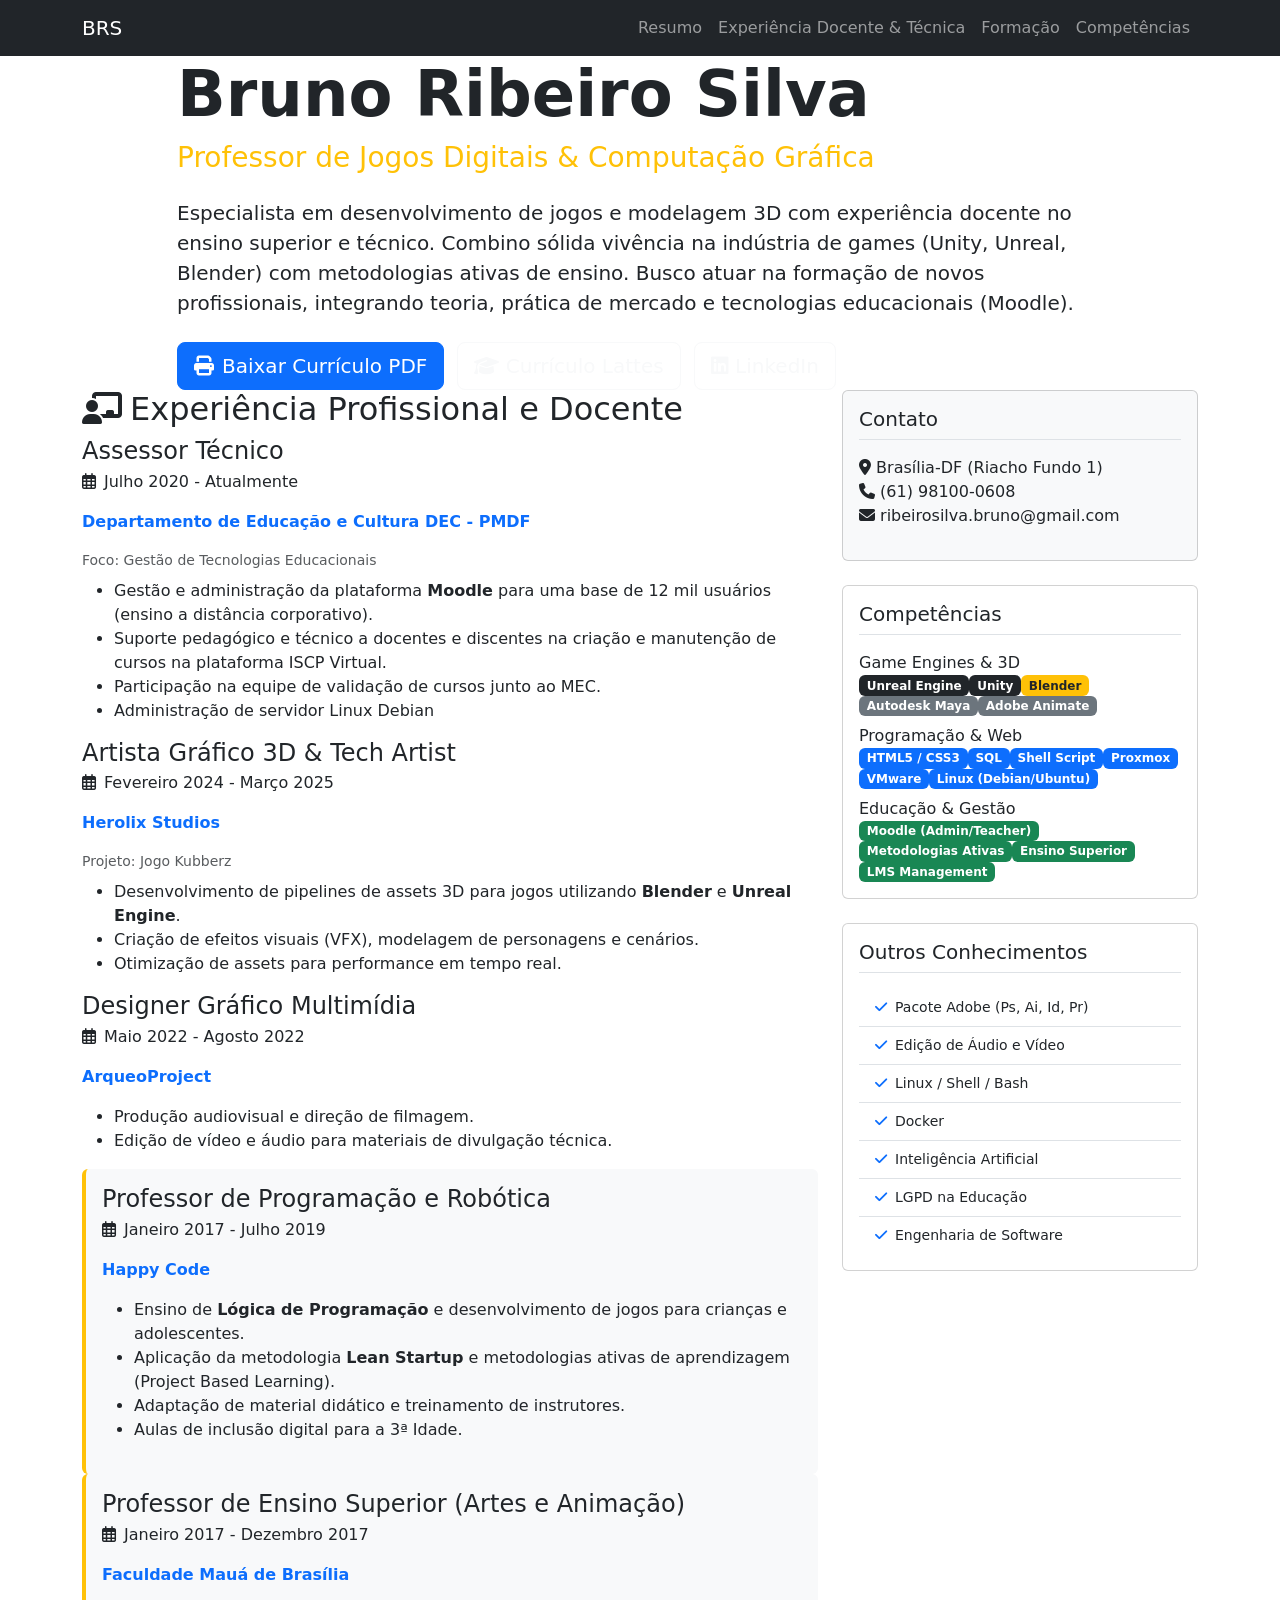
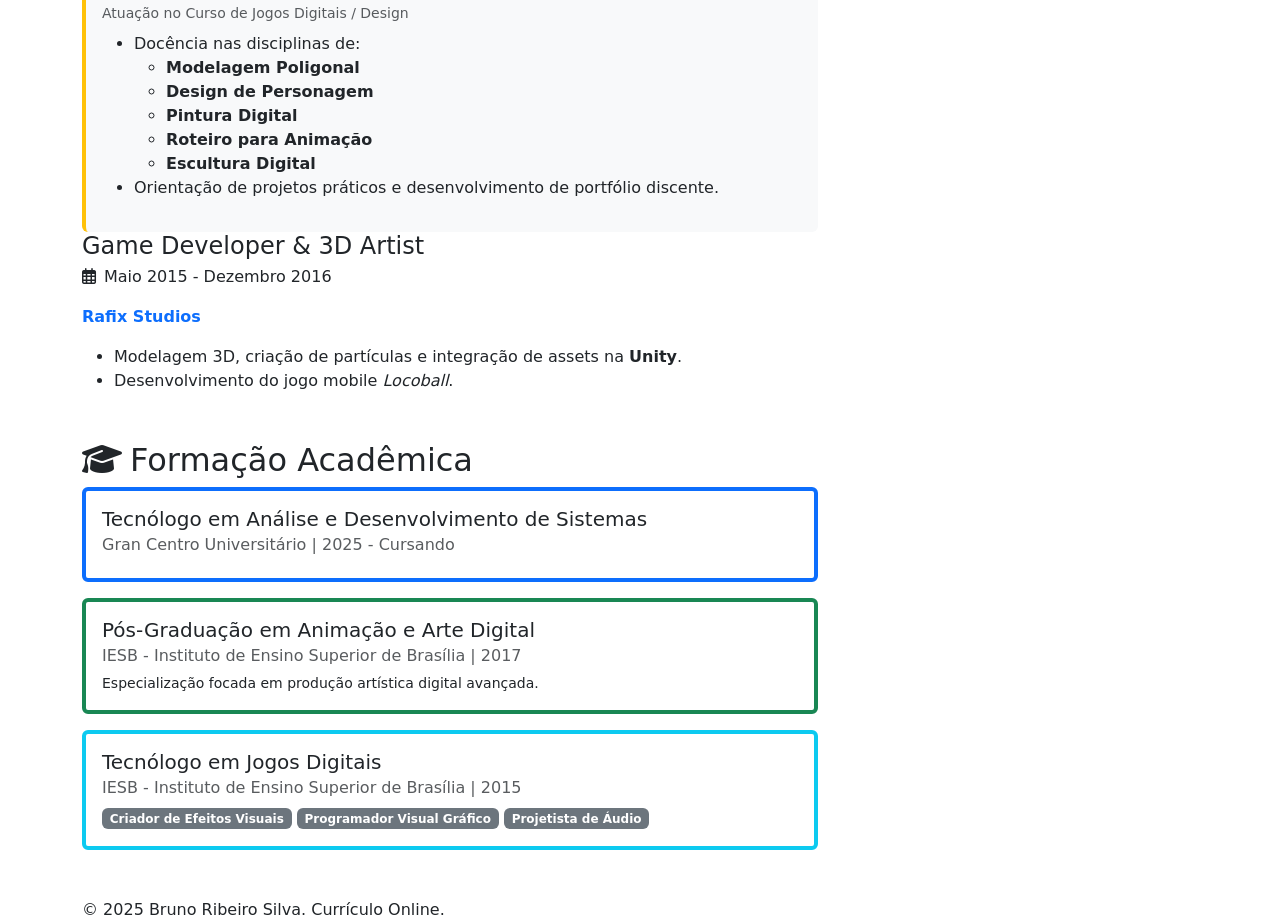
==== commit abb922bb: "Rename index_bkp.html to index.html" ====
--- a/index.html
+++ b/index.html
@@ -1,382 +1,273 @@
 <!DOCTYPE html>
-<html lang="pt-PT">
+<html lang="pt-BR">
 <head>
     <meta charset="UTF-8">
     <meta name="viewport" content="width=device-width, initial-scale=1.0">
-    <title>Bruno Ribeiro Silva - Diagramador & Designer Gráfico</title>
+    <title>Bruno Ribeiro Silva - Professor de Jogos Digitais</title>
+    <!-- Bootstrap 5 CSS -->
+    <link href="https://cdn.jsdelivr.net/npm/bootstrap@5.3.0/dist/css/bootstrap.min.css" rel="stylesheet">
+    <!-- FontAwesome Icons -->
+    <link rel="stylesheet" href="https://cdnjs.cloudflare.com/ajax/libs/font-awesome/6.4.0/css/all.min.css">
+    <!-- Google Fonts -->
+    <link href="https://fonts.googleapis.com/css2?family=Roboto:wght@300;400;700&display=swap" rel="stylesheet">
     
-    <!-- Bootstrap 5 CSS -->
-    <link href="https://cdn.jsdelivr.net/npm/bootstrap@5.3.2/dist/css/bootstrap.min.css" rel="stylesheet">
-    
-    <!-- Google Fonts: Tipografia Institucional e Editorial -->
-    <link rel="preconnect" href="https://fonts.googleapis.com">
-    <link rel="preconnect" href="https://fonts.gstatic.com" crossorigin>
-    <link href="https://fonts.googleapis.com/css2?family=Montserrat:wght@400;600;800&family=Roboto:wght@400;500;700&display=swap" rel="stylesheet">
-    
-    <!-- FontAwesome para Ícones -->
-    <link rel="stylesheet" href="https://cdnjs.cloudflare.com/ajax/libs/font-awesome/6.5.1/css/all.min.css">
-    
-    <style>
-        /* Variáveis RIV PMDF (Regulamento de Identidade Visual) */
-        :root {
-            --pmdf-blue: #0b2341;     /* Azul Noturno - Autoridade */
-            --pmdf-gold: #cfa83b;     /* Amarelo Ouro - Prestígio/Destaque */
-            --pmdf-red: #cc1e1e;      /* Vermelho Tomato - Acentos */
-            --text-main: #2d3748;
-            --text-muted: #4a5568;
-            --bg-light: #f4f6f8;
-        }
-
-        body {
-            background-color: var(--bg-light);
-            color: var(--text-main);
-            font-family: 'Roboto', sans-serif;
-            -webkit-font-smoothing: antialiased;
-        }
-
-        /* Sobrescrita de Tipografia Bootstrap */
-        h1, h2, h3, h4, h5, h6, .font-montserrat {
-            font-family: 'Montserrat', sans-serif;
-            color: var(--pmdf-blue);
-        }
-
-        /* --- HERO SECTION --- */
-        .hero-section {
-            background-color: var(--pmdf-blue);
-            border-bottom: 5px solid var(--pmdf-gold);
-            position: relative;
-            overflow: hidden;
-            padding: 100px 0 60px;
-        }
-
-        .hero-section::before {
-            content: '';
-            position: absolute;
-            top: 0; right: 0; bottom: 0; left: 0;
-            background: linear-gradient(135deg, rgba(207, 168, 59, 0.05) 0%, rgba(11, 35, 65, 0.95) 100%),
-                        url('data:image/svg+xml;utf8,<svg width="20" height="20" viewBox="0 0 20 20" xmlns="http://www.w3.org/2000/svg"><circle cx="2" cy="2" r="1" fill="rgba(255,255,255,0.05)"/></svg>');
-            z-index: 1;
-        }
-
-        .hero-content {
-            position: relative;
-            z-index: 2;
-        }
-
-        .hero-title {
-            font-size: clamp(2.5rem, 5vw, 4rem);
-            letter-spacing: -1px;
-        }
-
-        .hero-subtitle {
-            color: var(--pmdf-gold);
-            letter-spacing: 1px;
-        }
-
-        .hero-pitch {
-            background: rgba(255, 255, 255, 0.05);
-            border-left: 4px solid var(--pmdf-red);
-            font-style: italic;
-            border-radius: 0 8px 8px 0;
-        }
-
-        .contact-icon {
-            color: var(--pmdf-gold);
-            width: 24px;
-            text-align: center;
-        }
-
-        /* --- UTILITÁRIOS CUSTOMIZADOS --- */
-        .section-padding {
-            padding: 80px 0;
-        }
-
-        .title-line::after {
-            content: '';
-            display: block;
-            width: 80px;
-            height: 4px;
-            background: linear-gradient(to right, var(--pmdf-blue) 50%, var(--pmdf-gold) 50%);
-            margin: 16px auto 0;
-        }
-
-        /* --- CARDS DE COMPETÊNCIAS --- */
-        .skill-card {
-            border-top: 4px solid var(--pmdf-blue);
-            transition: all 0.3s ease;
-        }
-
-        .skill-card:hover {
-            transform: translateY(-5px);
-            border-top-color: var(--pmdf-gold);
-            box-shadow: 0 15px 30px -5px rgba(0, 0, 0, 0.12) !important;
-        }
-
-        .skill-icon {
-            font-size: 2.8rem;
-            color: var(--pmdf-gold);
-            transition: color 0.3s ease;
-        }
-
-        .skill-card:hover .skill-icon {
-            color: var(--pmdf-red);
-        }
-
-        /* --- TIMELINE CUSTOMIZADA --- */
-        .timeline-container {
-            position: relative;
-            max-width: 850px;
-            margin: 0 auto;
-        }
-
-        .timeline-container::before {
-            content: '';
-            position: absolute;
-            top: 0; bottom: 0; left: 24px;
-            width: 3px;
-            background-color: #cbd5e0;
-        }
-
-        .timeline-item {
-            position: relative;
-            padding-left: 80px;
-        }
-
-        .timeline-dot {
-            position: absolute;
-            left: 12px;
-            top: 0;
-            width: 26px;
-            height: 26px;
-            border-radius: 50%;
-            background-color: var(--pmdf-gold);
-            border: 5px solid #ffffff;
-            box-shadow: 0 0 0 2px var(--pmdf-blue);
-            transition: transform 0.3s ease;
-        }
-
-        .timeline-item:hover .timeline-dot {
-            transform: scale(1.2);
-            background-color: var(--pmdf-red);
-        }
-
-        .timeline-date {
-            color: var(--pmdf-blue);
-            background: var(--bg-light);
-            border-left: 3px solid var(--pmdf-gold);
-        }
-
-        /* --- LISTAS DE FORMAÇÃO --- */
-        .list-block h3::after {
-            content: '';
-            position: absolute;
-            left: 0;
-            bottom: -2px;
-            width: 40px;
-            height: 2px;
-            background-color: var(--pmdf-red);
-        }
-
-        .custom-list-item {
-            position: relative;
-            padding-left: 32px;
-        }
-
-        .custom-list-item::before {
-            content: '\f02e'; /* Bookmark icon */
-            font-family: 'Font Awesome 6 Free';
-            font-weight: 900;
-            position: absolute;
-            left: 0;
-            top: 2px;
-            color: var(--pmdf-gold);
-            font-size: 1.1rem;
-        }
-
-        .list-meta {
-            border-left: 2px solid #cbd5e0;
-        }
-
-        /* --- FOOTER --- */
-        footer {
-            background-color: var(--pmdf-blue);
-            border-top: 4px solid var(--pmdf-gold);
-        }
-
-        /* Ajustes Mobile específicos para a Timeline */
-        @media (max-width: 768px) {
-            .timeline-container::before { left: 16px; }
-            .timeline-item { padding-left: 48px; }
-            .timeline-dot { left: 5px; width: 22px; height: 22px; }
-        }
-    </style>
+    <link rel="stylesheet" type="text/css" href="https://brunoribeirosilva.com.br/style.css">
 </head>
 <body>
 
-    <!-- CABEÇALHO / HERO (Bootstrap Classes: py, container, text-white, d-flex, gap, etc.) -->
-    <header class="hero-section text-white">
-        <div class="container hero-content">
-            <h1 class="hero-title fw-bold text-uppercase mb-2 text-white">Bruno Ribeiro Silva</h1>
-            <h2 class="hero-subtitle fs-4 fw-semibold mb-4">Diagramador & Designer Gráfico</h2>
+    <!-- Navigation -->
+    <nav class="navbar navbar-expand-lg navbar-dark bg-dark sticky-top">
+        <div class="container">
+            <a class="navbar-brand" href="#">BRS</a>
+            <button class="navbar-toggler" type="button" data-bs-toggle="collapse" data-bs-target="#navbarNav">
+                <span class="navbar-toggler-icon"></span>
+            </button>
+            <div class="collapse navbar-collapse" id="navbarNav">
+                <ul class="navbar-nav ms-auto">
+                    <li class="nav-item"><a class="nav-link" href="#resumo">Resumo</a></li>
+                    <li class="nav-item"><a class="nav-link" href="#experiencia">Experiência Docente & Técnica</a></li>
+                    <li class="nav-item"><a class="nav-link" href="#educacao">Formação</a></li>
+                    <li class="nav-item"><a class="nav-link" href="#habilidades">Competências</a></li>
+                </ul>
+            </div>
+        </div>
+    </nav>
+
+    <!-- Hero Section -->
+    <header class="hero-section" id="resumo">
+        <div class="container">
+            <div class="row justify-content-center">
+                <div class="col-lg-10">
+                    <h1 class="display-3 fw-bold">Bruno Ribeiro Silva</h1>
+                    <h2 class="h3 mb-4 text-warning">Professor de Jogos Digitais & Computação Gráfica</h2>
+                    <p class="lead mb-4">
+                        Especialista em desenvolvimento de jogos e modelagem 3D com experiência docente no ensino superior e técnico. 
+                        Combino sólida vivência na indústria de games (Unity, Unreal, Blender) com metodologias ativas de ensino. 
+                        Busco atuar na formação de novos profissionais, integrando teoria, prática de mercado e tecnologias educacionais (Moodle).
+                    </p>
+                    <div class="mt-4">
+                        <button onclick="window.print()" class="btn btn-primary btn-lg btn-print me-2">
+                            <i class="fas fa-print me-2"></i>Baixar Currículo PDF
+                        </button>
+                        <a href="http://lattes.cnpq.br/1735226777615513" target="_blank" class="btn btn-outline-light btn-lg me-2">
+                            <i class="fas fa-graduation-cap"></i> Currículo Lattes
+                        </a>
+                        <a href="https://www.linkedin.com/in/bruno-ribeiro-silva-a996828b/" target="_blank" class="btn btn-outline-light btn-lg">
+                            <i class="fab fa-linkedin"></i> LinkedIn
+                        </a>
+                    </div>
+                </div>
+            </div>
+        </div>
+    </header>
+
+    <div class="container">
+        <div class="row">
             
-            <div class="d-flex flex-wrap gap-4 mb-5 fw-medium">
-                <div><i class="fa-solid fa-phone contact-icon"></i> +55 61 98100-0608</div>
-                <div><i class="fa-solid fa-envelope contact-icon"></i> ribeirosilva.bruno@gmail.com</div>
-                <div><i class="fa-brands fa-linkedin contact-icon"></i> linkedin.com/in/bruno-ribeiro-silva-a996828b</div>
-            </div>
-            
-            <div class="hero-pitch p-4 shadow-sm text-light">
-                "Foco rigoroso em Editoração, Design Institucional e Acessibilidade Visual. 
-                Comprovada adaptação de layouts a diretrizes visuais estritas em ambientes educacionais e de segurança pública."
-            </div>
-        </div>
-    </header>
-
-    <!-- COMPETÊNCIAS (Bootstrap Grid: row, col-md-6, col-lg-3, g-4) -->
-    <section id="competencias" class="section-padding">
+            <!-- Left Column (Main Content) -->
+            <div class="col-lg-8">
+                
+                <!-- Experience Section -->
+                <section id="experiencia" class="mb-5">
+                    <h2 class="section-title"><i class="fas fa-chalkboard-teacher me-2"></i>Experiência Profissional e Docente</h2>
+                    
+                    <div class="timeline">
+                        <!-- Job 1 (Current - Technical/Educational) -->
+                        <div class="timeline-item">
+                            <h4 class="mb-1">Assessor Técnico</h4>
+                            <p class="job-date"><i class="far fa-calendar-alt me-2"></i>Julho 2020 - Atualmente</p>
+                            <p class="fw-bold text-primary">Departamento de Educação e Cultura DEC - PMDF</p>
+                            <p class="small text-muted mb-2">Foco: Gestão de Tecnologias Educacionais</p>
+                            <ul>
+                                <li>Gestão e administração da plataforma <strong>Moodle</strong> para uma base de 12 mil usuários (ensino a distância corporativo).</li>
+                                <li>Suporte pedagógico e técnico a docentes e discentes na criação e manutenção de cursos na plataforma ISCP Virtual.</li>
+                                <li>Participação na equipe de validação de cursos junto ao MEC.</li>
+								<li>Administração de servidor Linux Debian</li>
+                            </ul>
+                        </div>
+
+                         <!-- Job 2 (Industry - Recent) -->
+                         <div class="timeline-item">
+                            <h4 class="mb-1">Artista Gráfico 3D & Tech Artist</h4>
+                            <p class="job-date"><i class="far fa-calendar-alt me-2"></i>Fevereiro 2024 - Março 2025</p>
+                            <p class="fw-bold text-primary">Herolix Studios</p>
+                            <p class="small text-muted mb-2">Projeto: Jogo Kubberz</p>
+                            <ul>
+                                <li>Desenvolvimento de pipelines de assets 3D para jogos utilizando <strong>Blender</strong> e <strong>Unreal Engine</strong>.</li>
+                                <li>Criação de efeitos visuais (VFX), modelagem de personagens e cenários.</li>
+                                <li>Otimização de assets para performance em tempo real.</li>
+                            </ul>
+                        </div>
+
+                        <!-- Job 3 (Industry) -->
+                        <div class="timeline-item">
+                            <h4 class="mb-1">Designer Gráfico Multimídia</h4>
+                            <p class="job-date"><i class="far fa-calendar-alt me-2"></i>Maio 2022 - Agosto 2022</p>
+                            <p class="fw-bold text-primary">ArqueoProject</p>
+                            <ul>
+                                <li>Produção audiovisual e direção de filmagem.</li>
+                                <li>Edição de vídeo e áudio para materiais de divulgação técnica.</li>
+                            </ul>
+                        </div>
+
+                        <!-- Job 4 (Teaching - Highlight) -->
+                        <div class="timeline-item bg-light p-3 rounded border-start border-4 border-warning">
+                            <h4 class="mb-1 text-dark">Professor de Programação e Robótica</h4>
+                            <p class="job-date"><i class="far fa-calendar-alt me-2"></i>Janeiro 2017 - Julho 2019</p>
+                            <p class="fw-bold text-primary">Happy Code</p>
+                            <ul>
+                                <li>Ensino de <strong>Lógica de Programação</strong> e desenvolvimento de jogos para crianças e adolescentes.</li>
+                                <li>Aplicação da metodologia <strong>Lean Startup</strong> e metodologias ativas de aprendizagem (Project Based Learning).</li>
+                                <li>Adaptação de material didático e treinamento de instrutores.</li>
+                                <li>Aulas de inclusão digital para a 3ª Idade.</li>
+                            </ul>
+                        </div>
+
+                        <!-- Job 5 (Higher Ed Teaching - Highlight) -->
+                        <div class="timeline-item bg-light p-3 rounded border-start border-4 border-warning">
+                            <h4 class="mb-1 text-dark">Professor de Ensino Superior (Artes e Animação)</h4>
+                            <p class="job-date"><i class="far fa-calendar-alt me-2"></i>Janeiro 2017 - Dezembro 2017</p>
+                            <p class="fw-bold text-primary">Faculdade Mauá de Brasília</p>
+                            <p class="small text-muted mb-2">Atuação no Curso de Jogos Digitais / Design</p>
+                            <ul>
+                                <li>Docência nas disciplinas de:
+                                    <ul>
+                                        <li><strong>Modelagem Poligonal</strong></li>
+                                        <li><strong>Design de Personagem</strong></li>
+                                        <li><strong>Pintura Digital</strong></li>
+                                        <li><strong>Roteiro para Animação</strong></li>
+                                        <li><strong>Escultura Digital</strong></li>
+                                    </ul>
+                                </li>
+                                <li>Orientação de projetos práticos e desenvolvimento de portfólio discente.</li>
+                            </ul>
+                        </div>
+
+                         <!-- Job 6 (Industry) -->
+                         <div class="timeline-item">
+                            <h4 class="mb-1">Game Developer & 3D Artist</h4>
+                            <p class="job-date"><i class="far fa-calendar-alt me-2"></i>Maio 2015 - Dezembro 2016</p>
+                            <p class="fw-bold text-primary">Rafix Studios</p>
+                            <ul>
+                                <li>Modelagem 3D, criação de partículas e integração de assets na <strong>Unity</strong>.</li>
+                                <li>Desenvolvimento do jogo mobile <em>Locoball</em>.</li>
+                            </ul>
+                        </div>
+                    </div>
+                </section>
+
+                <!-- Education Section -->
+                <section id="educacao" class="mb-5">
+                    <h2 class="section-title"><i class="fas fa-graduation-cap me-2"></i>Formação Acadêmica</h2>
+                    
+                    <div class="card mb-3 border-start border-primary border-4">
+                        <div class="card-body">
+                            <h5 class="card-title">Tecnólogo em Análise e Desenvolvimento de Sistemas</h5>
+                            <h6 class="card-subtitle mb-2 text-muted">Gran Centro Universitário | 2025 - Cursando</h6>
+                        </div>
+                    </div>
+
+                    <div class="card mb-3 border-start border-success border-4">
+                        <div class="card-body">
+                            <h5 class="card-title">Pós-Graduação em Animação e Arte Digital</h5>
+                            <h6 class="card-subtitle mb-2 text-muted">IESB - Instituto de Ensino Superior de Brasília | 2017</h6>
+                            <p class="card-text small">Especialização focada em produção artística digital avançada.</p>
+                        </div>
+                    </div>
+
+                    <div class="card mb-3 border-start border-info border-4">
+                        <div class="card-body">
+                            <h5 class="card-title">Tecnólogo em Jogos Digitais</h5>
+                            <h6 class="card-subtitle mb-2 text-muted">IESB - Instituto de Ensino Superior de Brasília | 2015</h6>
+                            <div class="mt-2">
+                                <span class="badge bg-secondary">Criador de Efeitos Visuais</span>
+                                <span class="badge bg-secondary">Programador Visual Gráfico</span>
+                                <span class="badge bg-secondary">Projetista de Áudio</span>
+                            </div>
+                        </div>
+                    </div>
+                </section>
+            </div>
+
+            <!-- Right Column (Sidebar) -->
+            <div class="col-lg-4">
+                
+                <!-- Contact -->
+                <div id="contato" class="card mb-4 bg-light">
+                    <div class="card-body">
+                        <h5 class="card-title mb-3 border-bottom pb-2">Contato</h5>
+                        <ul class="list-unstyled contact-list">
+                            <li><i class="fas fa-map-marker-alt"></i> Brasília-DF (Riacho Fundo 1)</li>
+                            <li><i class="fas fa-phone"></i> (61) 98100-0608</li>
+                            <li><i class="fas fa-envelope"></i> <a href="mailto:ribeirosilva.bruno@gmail.com" class="text-decoration-none text-dark">ribeirosilva.bruno@gmail.com</a></li>
+                        </ul>
+                    </div>
+                </div>
+
+                <!-- Skills Organized by Category for Teaching Role -->
+                <div id="habilidades" class="card mb-4">
+                    <div class="card-body">
+                        <h5 class="card-title mb-3 border-bottom pb-2">Competências</h5>
+                        
+                        <span class="skill-category">Game Engines & 3D</span>
+                        <div class="d-flex flex-wrap mb-2">
+                            <span class="badge bg-dark badge-skill">Unreal Engine</span>
+                            <span class="badge bg-dark badge-skill">Unity</span>
+                            <span class="badge bg-warning text-dark badge-skill">Blender</span>
+                            <span class="badge bg-secondary badge-skill">Autodesk Maya</span>
+                            <span class="badge bg-secondary badge-skill">Adobe Animate</span>
+                        </div>
+
+                        <span class="skill-category">Programação & Web</span>
+                        <div class="d-flex flex-wrap mb-2">
+                            <span class="badge bg-primary badge-skill">HTML5 / CSS3</span>
+                            <span class="badge bg-primary badge-skill">SQL</span>
+							<span class="badge bg-primary badge-skill">Shell Script</span>
+							<span class="badge bg-primary badge-skill">Proxmox</span>
+							<span class="badge bg-primary badge-skill">VMware</span>
+							<span class="badge bg-primary badge-skill">Linux (Debian/Ubuntu)</span>
+                        </div>
+
+                        <span class="skill-category">Educação & Gestão</span>
+                        <div class="d-flex flex-wrap">
+                            <span class="badge bg-success badge-skill">Moodle (Admin/Teacher)</span>
+                            <span class="badge bg-success badge-skill">Metodologias Ativas</span>
+                            <span class="badge bg-success badge-skill">Ensino Superior</span>
+                            <span class="badge bg-success badge-skill">LMS Management</span>
+                        </div>
+                    </div>
+                </div>
+
+                <!-- Knowledge / Tools -->
+                <div class="card mb-4">
+                    <div class="card-body">
+                        <h5 class="card-title mb-3 border-bottom pb-2">Outros Conhecimentos</h5>
+                        <ul class="list-group list-group-flush small">
+                            <li class="list-group-item"><i class="fas fa-check text-primary me-2"></i>Pacote Adobe (Ps, Ai, Id, Pr)</li>
+                            <li class="list-group-item"><i class="fas fa-check text-primary me-2"></i>Edição de Áudio e Vídeo</li>
+                            <li class="list-group-item"><i class="fas fa-check text-primary me-2"></i>Linux / Shell / Bash</li>
+                            <li class="list-group-item"><i class="fas fa-check text-primary me-2"></i>Docker</li>
+							<li class="list-group-item"><i class="fas fa-check text-primary me-2"></i>Inteligência Artificial</li>
+                            <li class="list-group-item"><i class="fas fa-check text-primary me-2"></i>LGPD na Educação</li>
+                            <li class="list-group-item"><i class="fas fa-check text-primary me-2"></i>Engenharia de Software</li>
+                        </ul>
+                    </div>
+                </div>
+
+            </div>
+        </div>
+    </div>
+
+    <footer>
         <div class="container">
-            <h2 class="section-title title-line">Competências Técnicas</h2>
-            
-            <div class="row g-4 mt-2">
-                <div class="col-md-6 col-lg-3">
-                    <div class="skill-card bg-white p-4 h-100 rounded-1 shadow-sm">
-                        <i class="fa-solid fa-pen-nib skill-icon mb-4"></i>
-                        <h3 class="fs-5 fw-bold mb-3">Editoração e Design</h3>
-                        <p class="text-muted mb-0">Domínio avançado do pacote Adobe: InDesign, Illustrator, Photoshop e Acrobat Pro. Preparação técnica de ficheiros para impressão corporativa e web.</p>
-                    </div>
-                </div>
-
-                <div class="col-md-6 col-lg-3">
-                    <div class="skill-card bg-white p-4 h-100 rounded-1 shadow-sm">
-                        <i class="fa-solid fa-ruler-combined skill-icon mb-4"></i>
-                        <h3 class="fs-5 fw-bold mb-3">Diagramação Editorial</h3>
-                        <p class="text-muted mb-0">Gestão impecável de grids, tipografia institucional, fechamento de ficheiros (sangria, marca de corte, CMYK) e hierarquia visual rigorosa.</p>
-                    </div>
-                </div>
-
-                <div class="col-md-6 col-lg-3">
-                    <div class="skill-card bg-white p-4 h-100 rounded-1 shadow-sm">
-                        <i class="fa-solid fa-universal-access skill-icon mb-4"></i>
-                        <h3 class="fs-5 fw-bold mb-3">Plataformas e Acesso</h3>
-                        <p class="text-muted mb-0">Assessoramento gráfico em Open Journal Systems (OJS) e design de interfaces (Moodle), garantindo regras rígidas de contraste e acessibilidade.</p>
-                    </div>
-                </div>
-
-                <div class="col-md-6 col-lg-3">
-                    <div class="skill-card bg-white p-4 h-100 rounded-1 shadow-sm">
-                        <i class="fa-solid fa-clipboard-check skill-icon mb-4"></i>
-                        <h3 class="fs-5 fw-bold mb-3">Perfil Institucional</h3>
-                        <p class="text-muted mb-0">Comunicação objetiva, rigor na submissão a manuais de identidade corporativa (RIV), flexibilidade para revisões e foco no calendário de entrega.</p>
-                    </div>
-                </div>
-            </div>
-        </div>
-    </section>
-
-    <!-- EXPERIÊNCIA PROFISSIONAL -->
-    <section id="experiencia" class="section-padding bg-white border-top border-bottom">
-        <div class="container">
-            <h2 class="section-title title-line">Experiência Profissional</h2>
-            
-            <div class="timeline-container mt-5">
-                
-                <div class="timeline-item mb-5">
-                    <div class="timeline-dot"></div>
-                    <span class="timeline-date font-montserrat fw-bold text-uppercase px-3 py-1 rounded-1 small d-inline-block mb-3">Julho 2020 - Presente</span>
-                    <div>
-                        <h3 class="fs-4 fw-bold mb-1">Assessor Técnico & Designer Instrucional</h3>
-                        <h4 class="fs-6 text-muted font-monospace mb-3">SEAD / DEC - PMDF</h4>
-                        <p>Responsável pelo assessoramento técnico e execução da arte gráfica da <em>Revista Ciência & Polícia (RCP)</em>, incluindo gestão visual do sistema editorial OJS.</p>
-                        <p class="mb-0">Atuação como Designer Instrucional e gestor visual do portal <strong><a href="https://virtual.iscp.edu.br/" target="_blank" style="color: var(--pmdf-gold); text-decoration: none; border-bottom: 1px dotted var(--pmdf-gold);">virtual.iscp.edu.br</a></strong>. Liderança no desenvolvimento de layouts, arquitetura da informação pedagógica e adaptação visual do Ambiente Virtual (Moodle), garantindo usabilidade e acessibilidade para 12.000 polícias militares.</p>
-                    </div>
-                </div>
-
-                <div class="timeline-item mb-5">
-                    <div class="timeline-dot"></div>
-                    <span class="timeline-date font-montserrat fw-bold text-uppercase px-3 py-1 rounded-1 small d-inline-block mb-3">Abril 2022 - Agosto 2022</span>
-                    <div>
-                        <h3 class="fs-4 fw-bold mb-1">Designer Gráfico</h3>
-                        <h4 class="fs-6 text-muted font-monospace mb-3">ArqueoProject Projetos e Pesquisas</h4>
-                        <p class="mb-0">Criação e diagramação rigorosa de peças gráficas, cartilhas instrucionais e materiais de apoio tático/técnico para utilização operacional em campo.</p>
-                    </div>
-                </div>
-
-                <div class="timeline-item mb-5">
-                    <div class="timeline-dot"></div>
-                    <span class="timeline-date font-montserrat fw-bold text-uppercase px-3 py-1 rounded-1 small d-inline-block mb-3">Janeiro 2017 - Dezembro 2017</span>
-                    <div>
-                        <h3 class="fs-4 fw-bold mb-1">Professor de Ensino Superior</h3>
-                        <h4 class="fs-6 text-muted font-monospace mb-3">Faculdade Mauá de Brasília</h4>
-                        <p class="mb-0">Lecionou disciplinas focadas em estética visual, composição de cor e Arte Digital, cobrando alto rigor académico no uso de ferramentas da indústria gráfica.</p>
-                    </div>
-                </div>
-
-                <div class="timeline-item">
-                    <div class="timeline-dot"></div>
-                    <span class="timeline-date font-montserrat fw-bold text-uppercase px-3 py-1 rounded-1 small d-inline-block mb-3">Novembro 2015 - Janeiro 2016</span>
-                    <div>
-                        <h3 class="fs-4 fw-bold mb-1">Artista Gráfico</h3>
-                        <h4 class="fs-6 text-muted font-monospace mb-3">Produtiva Soluções em Gestão (Produtiva TI)</h4>
-                        <p class="mb-0">Desenvolvimento e adaptação visual de layouts interativos para Ensino a Distância (EAD), formatando o conteúdo pedagógico para máxima retenção de leitura.</p>
-                    </div>
-                </div>
-
-            </div>
-        </div>
-    </section>
-
-    <!-- FORMAÇÃO E CERTIFICAÇÕES (Bootstrap Grid: row, col-md-6) -->
-    <section id="formacao" class="section-padding">
-        <div class="container">
-            <div class="row g-5">
-                
-                <!-- Coluna 1 -->
-                <div class="col-md-6 list-block">
-                    <h3 class="fs-4 fw-bold pb-3 border-bottom position-relative mb-4">Formação Académica</h3>
-                    
-                    <div class="custom-list-item mb-4">
-                        <strong class="font-montserrat fs-5 text-dark">Tecnólogo em Análise e Desenv. de Sistemas</strong>
-                        <span class="d-block text-muted small bg-white p-2 mt-2 list-meta shadow-sm">Gran Centro Universitário | 2025 – Presente</span>
-                    </div>
-                    
-                    <div class="custom-list-item mb-4">
-                        <strong class="font-montserrat fs-5 text-dark">Pós-Graduação em Animação e Arte Digital</strong>
-                        <span class="d-block text-muted small bg-white p-2 mt-2 list-meta shadow-sm">Instituto de Ensino Superior de Brasília | Maio 2016 – Junho 2017</span>
-                    </div>
-                    
-                    <div class="custom-list-item">
-                        <strong class="font-montserrat fs-5 text-dark">Tecnólogo em Jogos Digitais (Programação Visual)</strong>
-                        <span class="d-block text-muted small bg-white p-2 mt-2 list-meta shadow-sm">Instituto de Ensino Superior de Brasília | Janeiro 2012 – Julho 2015</span>
-                    </div>
-                </div>
-
-                <!-- Coluna 2 -->
-                <div class="col-md-6 list-block">
-                    <h3 class="fs-4 fw-bold pb-3 border-bottom position-relative mb-4">Certificações e Referências</h3>
-                    
-                    <div class="custom-list-item mb-4">
-                        <strong class="font-montserrat fs-5 text-dark">Certificado de Assessoramento Gráfico (2024)</strong>
-                        <span class="d-block text-muted small bg-white p-2 mt-2 list-meta shadow-sm">Emitido pelo DEC/PMDF. Atesta o papel fundamental na arte gráfica e gestão do sistema OJS na edição especial da <em>Revista Ciência & Polícia</em>.</span>
-                    </div>
-                    
-                    <div class="custom-list-item">
-                        <strong class="font-montserrat fs-5 text-dark">Carta de Recomendação Oficial (2021)</strong>
-                        <span class="d-block text-muted small bg-white p-2 mt-2 list-meta shadow-sm">Emitida pela Chefia de EAD do DEC/PMDF. Certifica a excelência e o respeito a manuais de identidade no desenvolvimento do layout do AVA corporativo.</span>
-                    </div>
-                </div>
-
-            </div>
-        </div>
-    </section>
-
-    <!-- FOOTER (Bootstrap utility classes) -->
-    <footer class="py-4 text-white text-center">
-        <div class="container">
-            <p class="mb-0 opacity-75 small">&copy; 2026 Bruno Ribeiro Silva. Portfólio otimizado e estruturado sob os preceitos do RIV/PMDF com framework Bootstrap 5.</p>
+            <p class="mb-0">&copy; 2025 Bruno Ribeiro Silva. Currículo Online.</p>
         </div>
     </footer>
 
-    <!-- Bootstrap 5 JS Bundle -->
-    <script src="https://cdn.jsdelivr.net/npm/bootstrap@5.3.2/dist/js/bootstrap.bundle.min.js"></script>
+    <!-- Bootstrap JS Bundle -->
+    <script src="https://cdn.jsdelivr.net/npm/bootstrap@5.3.0/dist/js/bootstrap.bundle.min.js"></script>
+    
+    <!-- Custom Script -->
+	<script src="https://brunoribeirosilva.com.br/code.js"></script>
 </body>
 </html>
